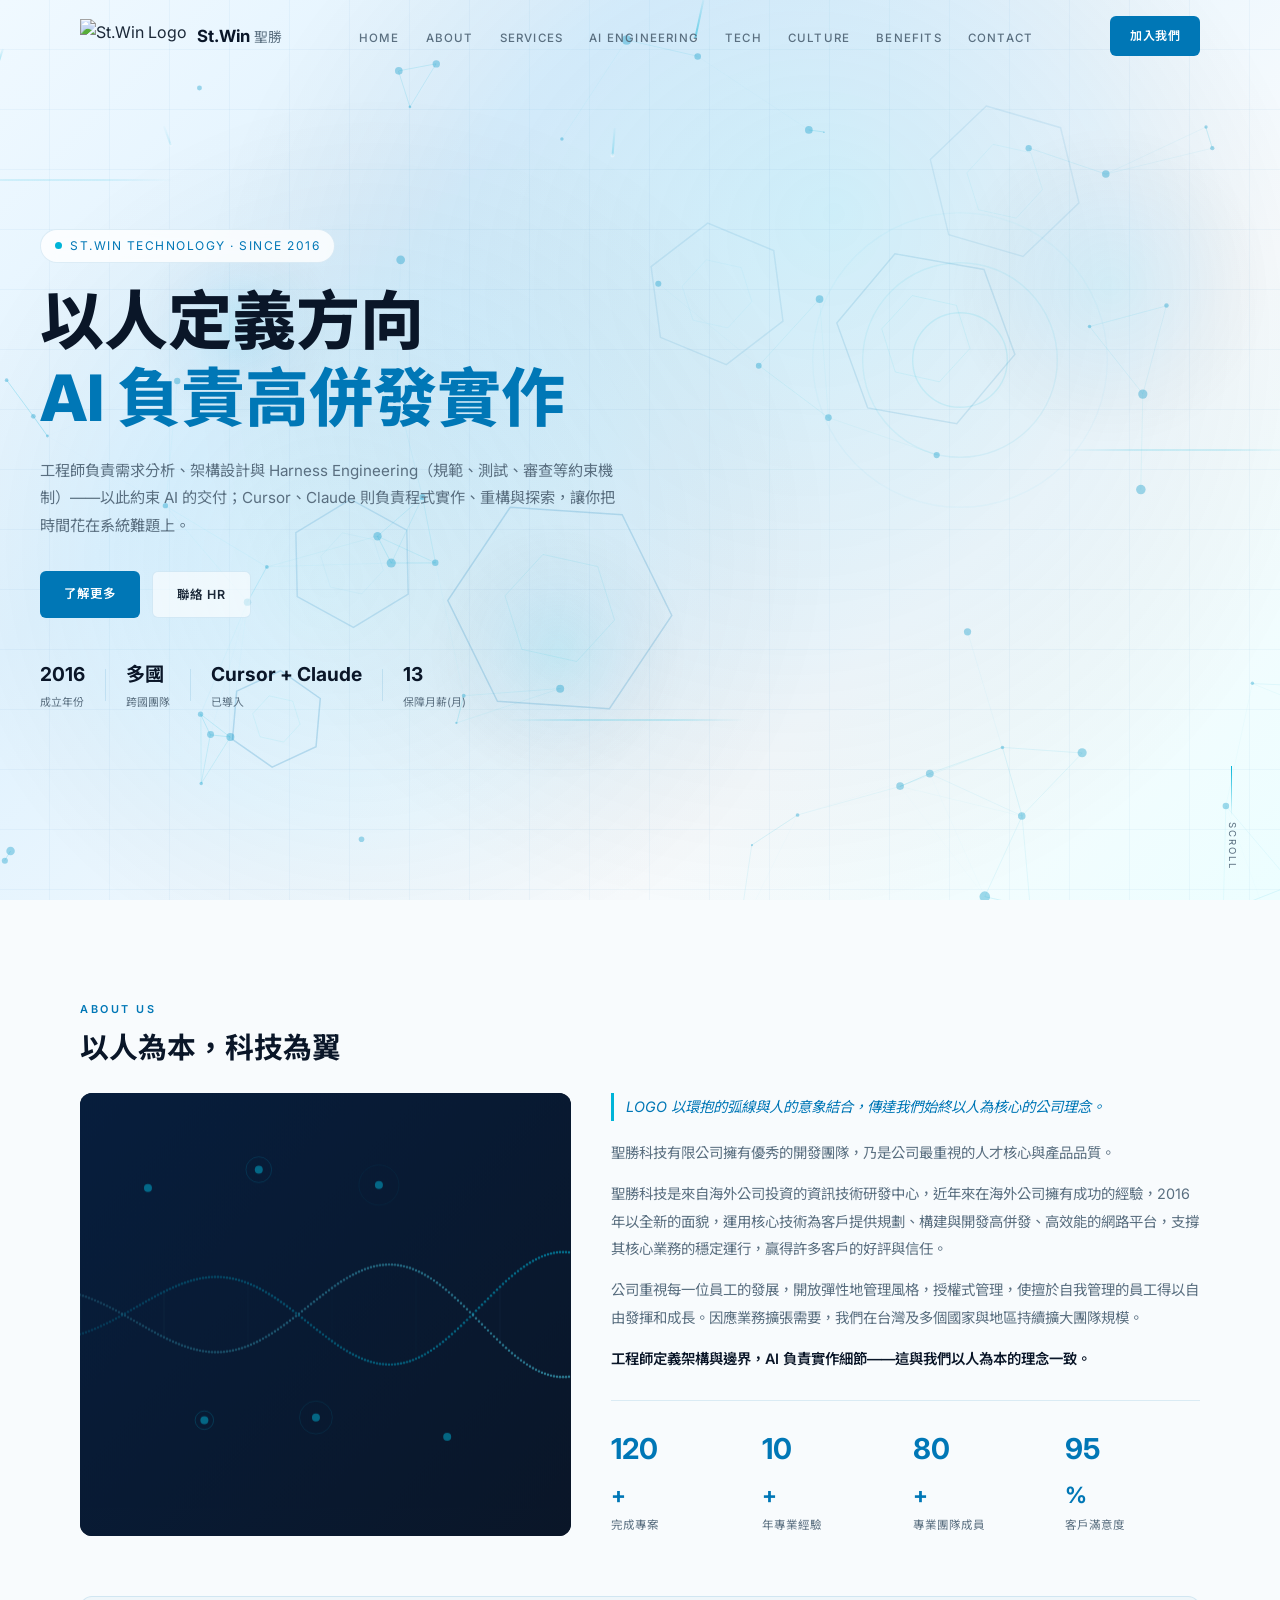
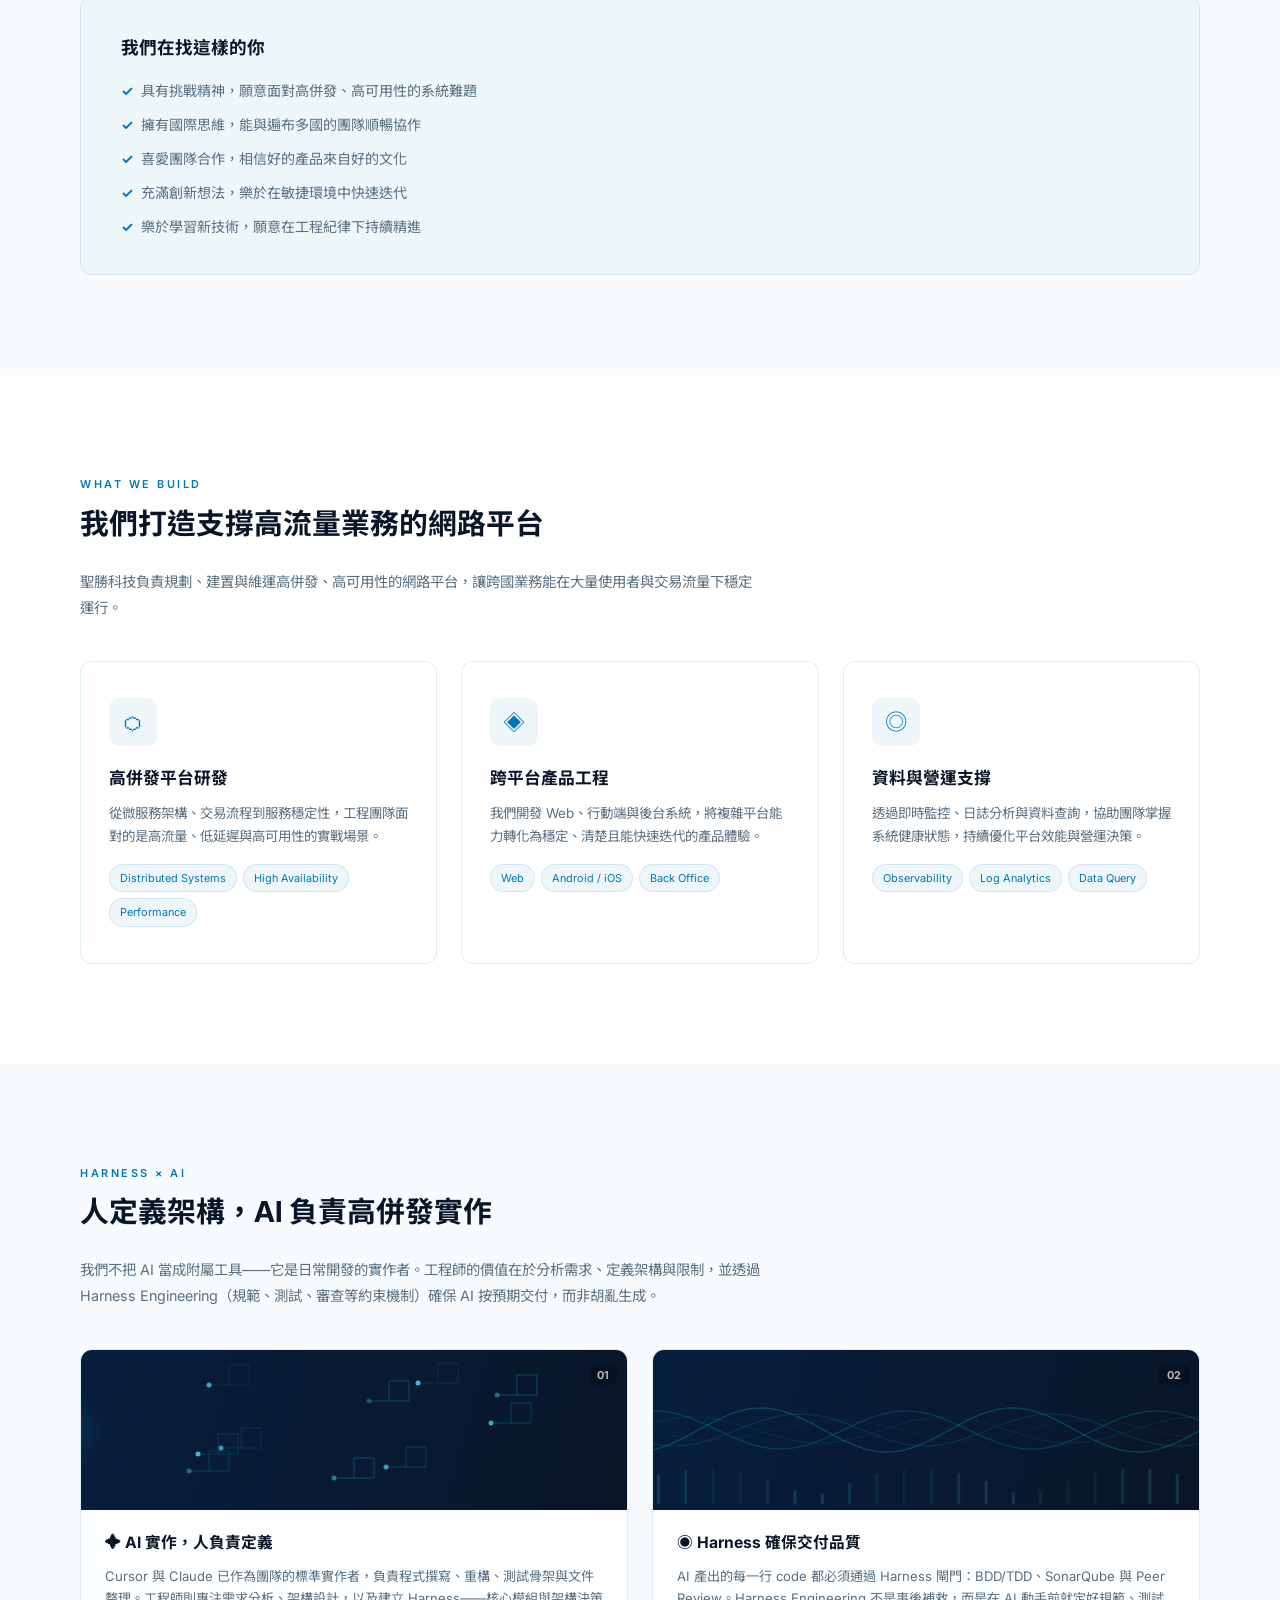
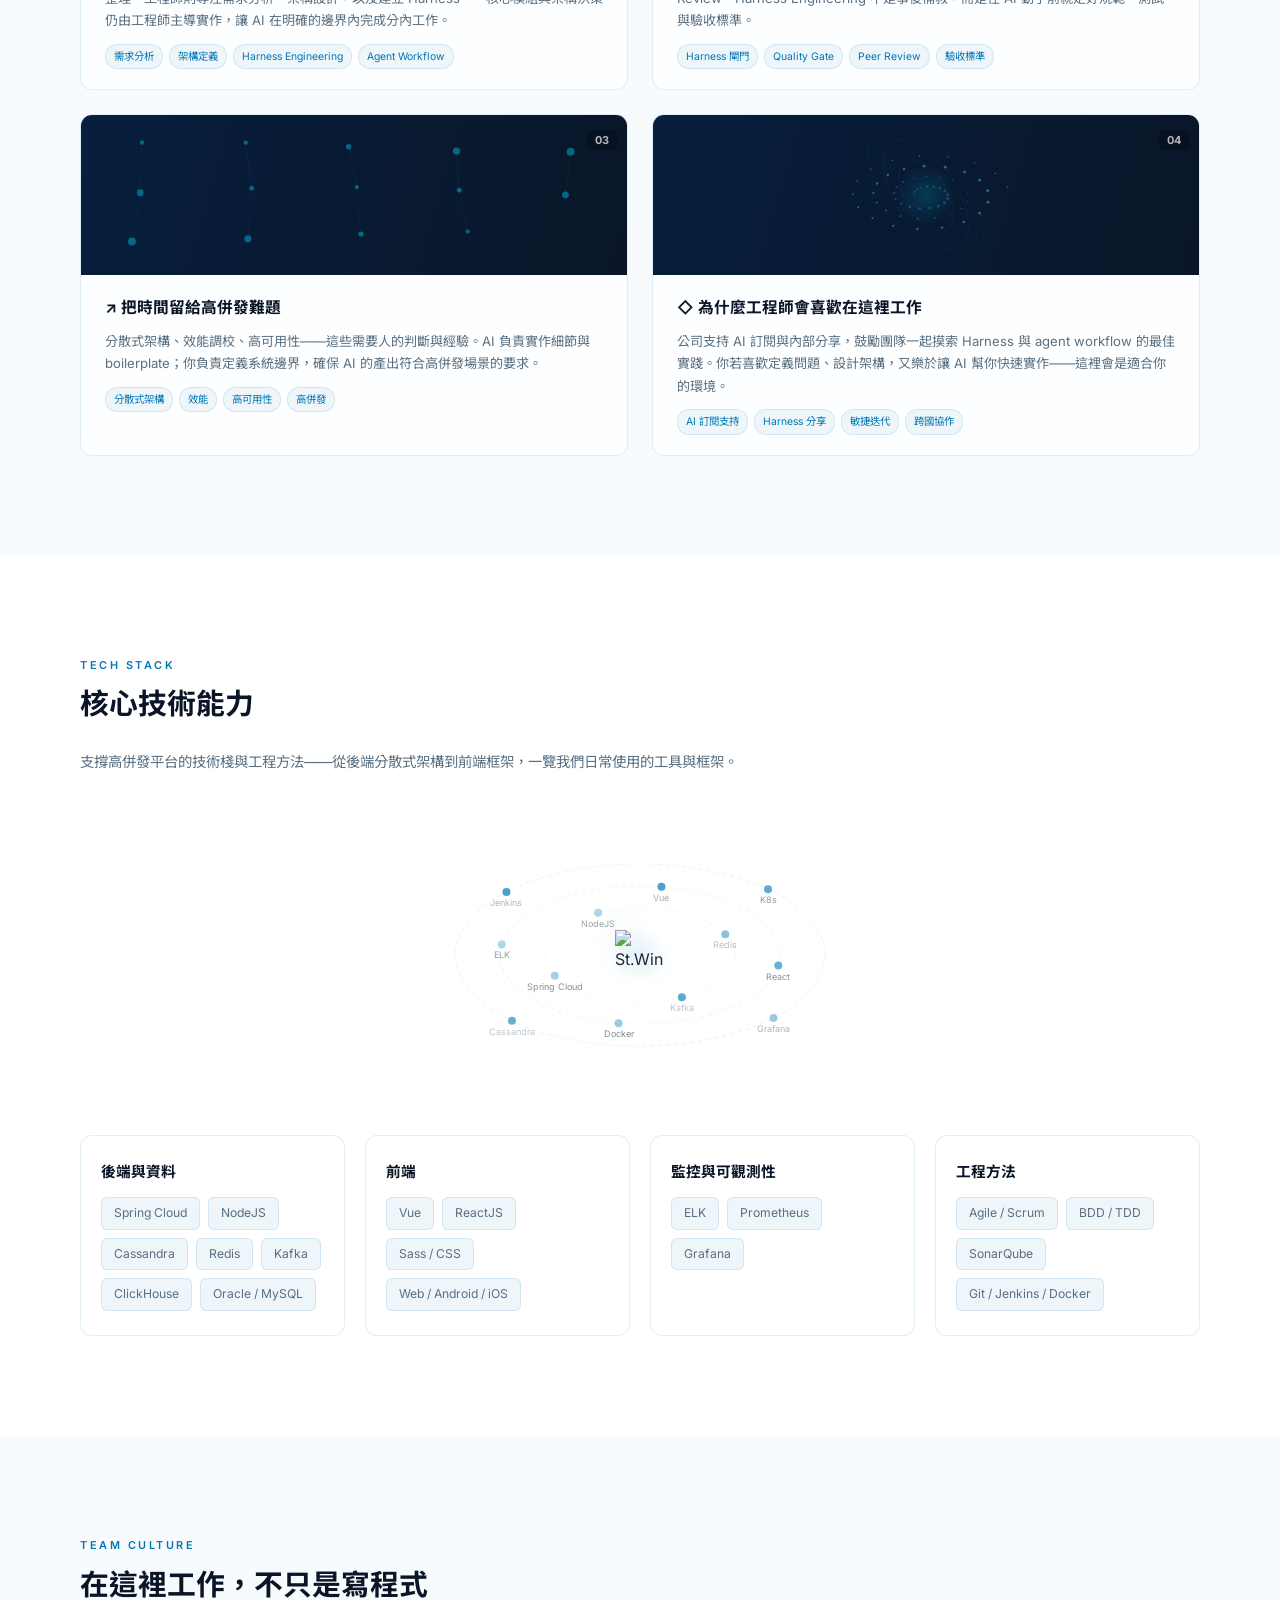
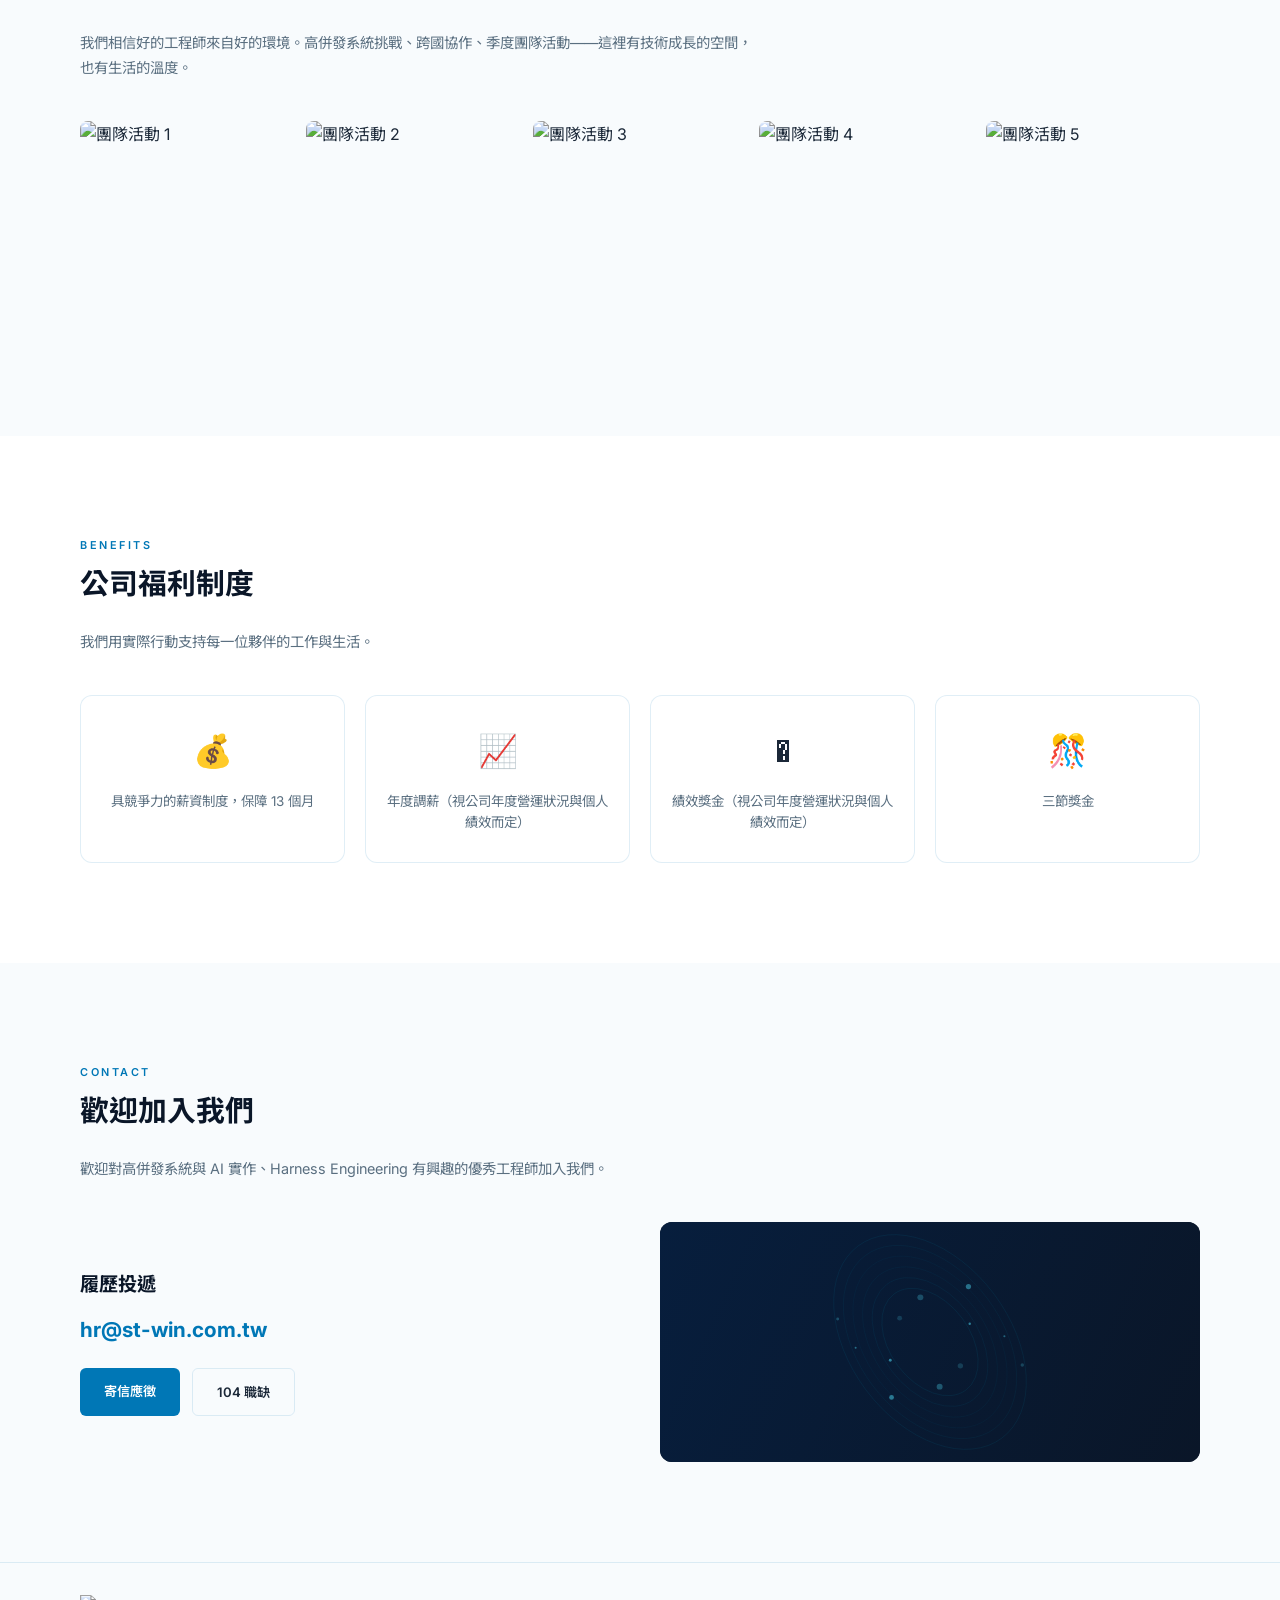
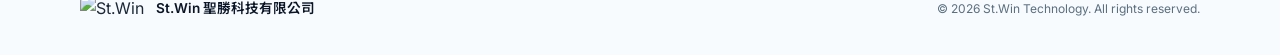
==== index.html @ 4d08746d "Add files via upload" ====
<!DOCTYPE html>
<html lang="zh-TW">
<head>
  <meta charset="UTF-8">
  <meta name="viewport" content="width=device-width, initial-scale=1.0">
  <title>St.Win 聖勝科技</title>
  <link rel="stylesheet" href="styles.css">
  <link rel="icon" type="image/png" href="https://official-st-win-production.up.railway.app/img/logo_01.png">
  <link rel="preconnect" href="https://fonts.googleapis.com">
  <link rel="preconnect" href="https://fonts.gstatic.com" crossorigin>
  <link href="https://fonts.googleapis.com/css2?family=Noto+Sans+TC:wght@300;400;500;700;900&family=Inter:wght@300;400;500;600;700&family=Playfair+Display:ital,wght@0,400;0,700;1,400&display=swap" rel="stylesheet">
</head>
<body>
  <!-- Cursor glow -->
  <div class="cursor-glow" id="cursorGlow"></div>

  <!-- Navigation -->
  <nav class="navbar" id="navbar">
    <div class="nav-container">
      <a href="#" class="nav-logo">
        <img src="https://official-st-win-production.up.railway.app/img/logo_01.png" alt="St.Win Logo" class="logo-img">
        <span class="logo-text">St.Win <span class="logo-zh">聖勝</span></span>
      </a>
      <ul class="nav-links">
        <li><a href="#hero">HOME</a></li>
        <li><a href="#about">ABOUT</a></li>
        <li><a href="#services">SERVICES</a></li>
        <li><a href="#ai">AI ENGINEERING</a></li>
        <li><a href="#tech">TECH</a></li>
        <li><a href="#culture">CULTURE</a></li>
        <li><a href="#benefits">BENEFITS</a></li>
        <li><a href="#contact">CONTACT</a></li>
      </ul>
      <a href="#contact" class="nav-cta">加入我們</a>
      <button class="nav-toggle" id="navToggle" aria-label="Toggle menu">
        <span></span>
        <span></span>
        <span></span>
      </button>
    </div>
  </nav>

  <!-- Hero Section -->
  <section class="hero" id="hero">
    <canvas id="heroCanvas" class="hero-canvas"></canvas>
    <div class="hero-content">
      <div class="hero-badge">
        <span class="badge-dot"></span>
        St.Win Technology · Since 2016
      </div>
      <h1 class="hero-title">
        <span class="title-line" data-delay="0">以人定義方向</span>
        <span class="title-line" data-delay="200">AI 負責高併發實作</span>
      </h1>
      <p class="hero-subtitle">工程師負責需求分析、架構設計與 Harness Engineering（規範、測試、審查等約束機制）——以此約束 AI 的交付；Cursor、Claude 則負責程式實作、重構與探索，讓你把時間花在系統難題上。</p>
      <div class="hero-actions">
        <a href="#services" class="hero-cta primary">了解更多</a>
        <a href="#contact" class="hero-cta outline">聯絡 HR</a>
      </div>
      <div class="hero-metrics">
        <div class="metric">
          <span class="metric-num">2016</span>
          <span class="metric-label">成立年份</span>
        </div>
        <div class="metric-divider"></div>
        <div class="metric">
          <span class="metric-num">多國</span>
          <span class="metric-label">跨國團隊</span>
        </div>
        <div class="metric-divider"></div>
        <div class="metric">
          <span class="metric-num">Cursor + Claude</span>
          <span class="metric-label">已導入</span>
        </div>
        <div class="metric-divider"></div>
        <div class="metric">
          <span class="metric-num">13</span>
          <span class="metric-label">保障月薪(月)</span>
        </div>
      </div>
    </div>
    <div class="hero-scroll">
      <div class="scroll-line"></div>
      <span>SCROLL</span>
    </div>
  </section>

  <!-- About Section -->
  <section class="about-section" id="about">
    <div class="container">
      <div class="section-top">
        <div>
          <span class="section-eyebrow">ABOUT US</span>
          <h2>以人為本，科技為翼</h2>
        </div>
      </div>
      <div class="about-grid">
        <div class="about-left">
          <canvas id="aboutCanvas" class="about-canvas"></canvas>
        </div>
        <div class="about-right">
          <p class="about-logo-desc">LOGO 以環抱的弧線與人的意象結合，傳達我們始終以人為核心的公司理念。</p>
          <p>聖勝科技有限公司擁有優秀的開發團隊，乃是公司最重視的人才核心與產品品質。</p>
          <p>聖勝科技是來自海外公司投資的資訊技術研發中心，近年來在海外公司擁有成功的經驗，2016 年以全新的面貌，運用核心技術為客戶提供規劃、構建與開發高併發、高效能的網路平台，支撐其核心業務的穩定運行，贏得許多客戶的好評與信任。</p>
          <p>公司重視每一位員工的發展，開放彈性地管理風格，授權式管理，使擅於自我管理的員工得以自由發揮和成長。因應業務擴張需要，我們在台灣及多個國家與地區持續擴大團隊規模。</p>
          <p class="about-highlight">工程師定義架構與邊界，AI 負責實作細節——這與我們以人為本的理念一致。</p>
          <div class="about-stats">
            <div class="stat">
              <span class="stat-num" data-target="120">0</span><span class="stat-suffix">+</span>
              <span class="stat-label">完成專案</span>
            </div>
            <div class="stat">
              <span class="stat-num" data-target="10">0</span><span class="stat-suffix">+</span>
              <span class="stat-label">年專業經驗</span>
            </div>
            <div class="stat">
              <span class="stat-num" data-target="80">0</span><span class="stat-suffix">+</span>
              <span class="stat-label">專業團隊成員</span>
            </div>
            <div class="stat">
              <span class="stat-num" data-target="95">0</span><span class="stat-suffix">%</span>
              <span class="stat-label">客戶滿意度</span>
            </div>
          </div>
        </div>
      </div>
      <!-- 我們在找這樣的你 -->
      <div class="looking-for">
        <h3>我們在找這樣的你</h3>
        <ul>
          <li>具有挑戰精神，願意面對高併發、高可用性的系統難題</li>
          <li>擁有國際思維，能與遍布多國的團隊順暢協作</li>
          <li>喜愛團隊合作，相信好的產品來自好的文化</li>
          <li>充滿創新想法，樂於在敏捷環境中快速迭代</li>
          <li>樂於學習新技術，願意在工程紀律下持續精進</li>
        </ul>
      </div>
    </div>
  </section>

  <!-- Services Section -->
  <section class="services-section" id="services">
    <div class="container">
      <div class="section-top">
        <div>
          <span class="section-eyebrow">WHAT WE BUILD</span>
          <h2>我們打造支撐高流量業務的網路平台</h2>
        </div>
      </div>
      <p class="section-desc">聖勝科技負責規劃、建置與維運高併發、高可用性的網路平台，讓跨國業務能在大量使用者與交易流量下穩定運行。</p>
      <div class="services-grid">
        <div class="service-card glassmorphism" data-tilt>
          <div class="service-icon-wrap"><span class="service-icon">⬡</span></div>
          <h3>高併發平台研發</h3>
          <p>從微服務架構、交易流程到服務穩定性，工程團隊面對的是高流量、低延遲與高可用性的實戰場景。</p>
          <div class="service-tags">
            <span>Distributed Systems</span>
            <span>High Availability</span>
            <span>Performance</span>
          </div>
        </div>
        <div class="service-card glassmorphism" data-tilt>
          <div class="service-icon-wrap"><span class="service-icon">◈</span></div>
          <h3>跨平台產品工程</h3>
          <p>我們開發 Web、行動端與後台系統，將複雜平台能力轉化為穩定、清楚且能快速迭代的產品體驗。</p>
          <div class="service-tags">
            <span>Web</span>
            <span>Android / iOS</span>
            <span>Back Office</span>
          </div>
        </div>
        <div class="service-card glassmorphism" data-tilt>
          <div class="service-icon-wrap"><span class="service-icon">◎</span></div>
          <h3>資料與營運支撐</h3>
          <p>透過即時監控、日誌分析與資料查詢，協助團隊掌握系統健康狀態，持續優化平台效能與營運決策。</p>
          <div class="service-tags">
            <span>Observability</span>
            <span>Log Analytics</span>
            <span>Data Query</span>
          </div>
        </div>
      </div>
    </div>
  </section>

  <!-- AI Engineering Section -->
  <section class="ai-section" id="ai">
    <div class="container">
      <div class="section-top">
        <div>
          <span class="section-eyebrow">HARNESS × AI</span>
          <h2>人定義架構，AI 負責高併發實作</h2>
        </div>
      </div>
      <p class="section-desc">我們不把 AI 當成附屬工具——它是日常開發的實作者。工程師的價值在於分析需求、定義架構與限制，並透過 Harness Engineering（規範、測試、審查等約束機制）確保 AI 按預期交付，而非胡亂生成。</p>
      <div class="ai-grid">
        <div class="ai-card glassmorphism" data-tilt>
          <div class="ai-img"><canvas class="project-canvas" data-theme="circuit"></canvas><div class="ai-overlay"><span>01</span></div></div>
          <div class="ai-body">
            <h4>✦ AI 實作，人負責定義</h4>
            <p>Cursor 與 Claude 已作為團隊的標準實作者，負責程式撰寫、重構、測試骨架與文件整理。工程師則專注需求分析、架構設計，以及建立 Harness——核心模組與架構決策仍由工程師主導實作，讓 AI 在明確的邊界內完成分內工作。</p>
            <div class="ai-tags"><span>需求分析</span><span>架構定義</span><span>Harness Engineering</span><span>Agent Workflow</span></div>
          </div>
        </div>
        <div class="ai-card glassmorphism" data-tilt>
          <div class="ai-img"><canvas class="project-canvas" data-theme="wave"></canvas><div class="ai-overlay"><span>02</span></div></div>
          <div class="ai-body">
            <h4>◉ Harness 確保交付品質</h4>
            <p>AI 產出的每一行 code 都必須通過 Harness 閘門：BDD/TDD、SonarQube 與 Peer Review。Harness Engineering 不是事後補救，而是在 AI 動手前就定好規範、測試與驗收標準。</p>
            <div class="ai-tags"><span>Harness 閘門</span><span>Quality Gate</span><span>Peer Review</span><span>驗收標準</span></div>
          </div>
        </div>
        <div class="ai-card glassmorphism" data-tilt>
          <div class="ai-img"><canvas class="project-canvas" data-theme="network"></canvas><div class="ai-overlay"><span>03</span></div></div>
          <div class="ai-body">
            <h4>↗ 把時間留給高併發難題</h4>
            <p>分散式架構、效能調校、高可用性——這些需要人的判斷與經驗。AI 負責實作細節與 boilerplate；你負責定義系統邊界，確保 AI 的產出符合高併發場景的要求。</p>
            <div class="ai-tags"><span>分散式架構</span><span>效能</span><span>高可用性</span><span>高併發</span></div>
          </div>
        </div>
        <div class="ai-card glassmorphism" data-tilt>
          <div class="ai-img"><canvas class="project-canvas" data-theme="particles"></canvas><div class="ai-overlay"><span>04</span></div></div>
          <div class="ai-body">
            <h4>◇ 為什麼工程師會喜歡在這裡工作</h4>
            <p>公司支持 AI 訂閱與內部分享，鼓勵團隊一起摸索 Harness 與 agent workflow 的最佳實踐。你若喜歡定義問題、設計架構，又樂於讓 AI 幫你快速實作——這裡會是適合你的環境。</p>
            <div class="ai-tags"><span>AI 訂閱支持</span><span>Harness 分享</span><span>敏捷迭代</span><span>跨國協作</span></div>
          </div>
        </div>
      </div>
    </div>
  </section>

  <!-- Tech Stack Section -->
  <section class="tech-section" id="tech">
    <div class="container">
      <div class="section-top">
        <div>
          <span class="section-eyebrow">TECH STACK</span>
          <h2>核心技術能力</h2>
        </div>
      </div>
      <p class="section-desc">支撐高併發平台的技術棧與工程方法——從後端分散式架構到前端框架，一覽我們日常使用的工具與框架。</p>
      <div class="tech-orbit">
        <canvas id="techOrbitCanvas" class="tech-orbit-canvas"></canvas>
        <div class="tech-center">
          <img src="https://official-st-win-production.up.railway.app/img/logo_01.png" alt="St.Win" class="tech-center-logo">
        </div>
      </div>
      <div class="tech-grid">
        <div class="tech-card glassmorphism">
          <h4>後端與資料</h4>
          <div class="tech-tags">
            <span>Spring Cloud</span><span>NodeJS</span><span>Cassandra</span><span>Redis</span><span>Kafka</span><span>ClickHouse</span><span>Oracle / MySQL</span>
          </div>
        </div>
        <div class="tech-card glassmorphism">
          <h4>前端</h4>
          <div class="tech-tags">
            <span>Vue</span><span>ReactJS</span><span>Sass / CSS</span><span>Web / Android / iOS</span>
          </div>
        </div>
        <div class="tech-card glassmorphism">
          <h4>監控與可觀測性</h4>
          <div class="tech-tags">
            <span>ELK</span><span>Prometheus</span><span>Grafana</span>
          </div>
        </div>
        <div class="tech-card glassmorphism">
          <h4>工程方法</h4>
          <div class="tech-tags">
            <span>Agile / Scrum</span><span>BDD / TDD</span><span>SonarQube</span><span>Git / Jenkins / Docker</span>
          </div>
        </div>
      </div>
    </div>
  </section>

  <!-- Culture Section -->
  <section class="culture-section" id="culture">
    <div class="container">
      <div class="section-top">
        <div>
          <span class="section-eyebrow">TEAM CULTURE</span>
          <h2>在這裡工作，不只是寫程式</h2>
        </div>
      </div>
      <p class="section-desc">我們相信好的工程師來自好的環境。高併發系統挑戰、跨國協作、季度團隊活動——這裡有技術成長的空間，也有生活的溫度。</p>
      <div class="culture-gallery">
        <div class="gallery-item"><img src="https://official-st-win-production.up.railway.app/img/portfolio/thumbnails/1.jpg" alt="團隊活動 1"></div>
        <div class="gallery-item"><img src="https://official-st-win-production.up.railway.app/img/portfolio/thumbnails/2.jpg" alt="團隊活動 2"></div>
        <div class="gallery-item"><img src="https://official-st-win-production.up.railway.app/img/portfolio/thumbnails/3.jpg" alt="團隊活動 3"></div>
        <div class="gallery-item"><img src="https://official-st-win-production.up.railway.app/img/portfolio/thumbnails/4.jpg" alt="團隊活動 4"></div>
        <div class="gallery-item"><img src="https://official-st-win-production.up.railway.app/img/portfolio/thumbnails/5.jpg" alt="團隊活動 5"></div>
      </div>
    </div>
  </section>

  <!-- Benefits Section -->
  <section class="benefits-section" id="benefits">
    <div class="container">
      <div class="section-top">
        <div>
          <span class="section-eyebrow">BENEFITS</span>
          <h2>公司福利制度</h2>
        </div>
      </div>
      <p class="section-desc">我們用實際行動支持每一位夥伴的工作與生活。</p>
      <div class="benefits-grid">
        <div class="benefit-card glassmorphism">
          <span class="benefit-icon">💰</span>
          <p>具競爭力的薪資制度，保障 13 個月</p>
        </div>
        <div class="benefit-card glassmorphism">
          <span class="benefit-icon">📈</span>
          <p>年度調薪（視公司年度營運狀況與個人績效而定）</p>
        </div>
        <div class="benefit-card glassmorphism">
          <span class="benefit-icon">�</span>
          <p>績效獎金（視公司年度營運狀況與個人績效而定）</p>
        </div>
        <div class="benefit-card glassmorphism">
          <span class="benefit-icon">🎊</span>
          <p>三節獎金</p>
        </div>
      </div>
    </div>
  </section>

  <!-- Contact Section -->
  <section class="contact-section" id="contact">
    <div class="container">
      <div class="section-top">
        <div>
          <span class="section-eyebrow">CONTACT</span>
          <h2>歡迎加入我們</h2>
        </div>
      </div>
      <p class="section-desc">歡迎對高併發系統與 AI 實作、Harness Engineering 有興趣的優秀工程師加入我們。</p>
      <div class="contact-grid">
        <div class="contact-info">
          <h3>履歷投遞</h3>
          <a href="mailto:hr@st-win.com.tw" class="contact-email">hr@st-win.com.tw</a>
          <div class="contact-actions">
            <a href="mailto:hr@st-win.com.tw" class="btn-contact">寄信應徵</a>
            <a href="https://tinyurl.com/tmef8vn" target="_blank" rel="noopener" class="btn-contact outline">104 職缺</a>
          </div>
        </div>
        <div class="contact-visual">
          <canvas id="contactCanvas" class="contact-canvas"></canvas>
        </div>
      </div>
    </div>
  </section>

  <!-- Footer -->
  <footer class="footer">
    <div class="container">
      <div class="footer-inner">
        <div class="footer-brand">
          <img src="https://official-st-win-production.up.railway.app/img/logo_01.png" alt="St.Win" class="footer-logo-img">
          <span class="footer-name">St.Win 聖勝科技有限公司</span>
        </div>
        <p class="footer-copy">© 2026 St.Win Technology. All rights reserved.</p>
      </div>
    </div>
  </footer>

  <script src="script.js"></script>
</body>
</html>
---- styles.css ----
/* ===== Reset & Base ===== */
*,*::before,*::after{margin:0;padding:0;box-sizing:border-box}

:root {
  /* 淺色主題 - 搭配 Logo 的深藍/青色 */
  --color-primary: #0077b6;
  --color-primary-light: #00b4d8;
  --color-primary-dark: #023e8a;
  --color-secondary: #48cae4;
  --color-accent: #0096c7;
  --color-bg: #f8fbfd;
  --color-bg-alt: #ffffff;
  --color-surface: #eef6fa;
  --color-border: rgba(0, 119, 182, 0.12);
  --color-text: #1b2838;
  --color-text-muted: #5a6f80;
  --color-dark: #0a1628;
  --color-glow: rgba(0, 119, 182, 0.15);
  --font-sans: 'Inter', 'Noto Sans TC', sans-serif;
  --font-serif: 'Playfair Display', serif;
  --transition: 0.3s cubic-bezier(0.4, 0, 0.2, 1);
}

html{scroll-behavior:smooth;font-size:16px}
body{font-family:var(--font-sans);background:var(--color-bg);color:var(--color-text);line-height:1.7;overflow-x:hidden}
a{color:inherit;text-decoration:none}
img{max-width:100%;display:block}
.container{max-width:1200px;margin:0 auto;padding:0 40px}

/* Glassmorphism (light version) */
.glassmorphism{background:rgba(255,255,255,0.7);backdrop-filter:blur(12px);border:1px solid var(--color-border);border-radius:12px;transition:var(--transition)}
.glassmorphism:hover{border-color:rgba(0,119,182,0.3);box-shadow:0 12px 40px rgba(0,119,182,0.08)}

/* Cursor Glow */
.cursor-glow{position:fixed;width:350px;height:350px;border-radius:50%;background:radial-gradient(circle,rgba(0,180,216,0.04) 0%,transparent 70%);pointer-events:none;z-index:9999;transform:translate(-50%,-50%);transition:opacity 0.3s;opacity:0}
.cursor-glow.active{opacity:1}

/* ===== Navigation ===== */
.navbar{position:fixed;top:0;left:0;right:0;z-index:1000;padding:16px 0;background:transparent;transition:var(--transition)}
.navbar.scrolled{background:rgba(248,251,253,0.95);backdrop-filter:blur(12px);border-bottom:1px solid var(--color-border);padding:12px 0;box-shadow:0 2px 20px rgba(0,0,0,0.04)}
.nav-container{max-width:1200px;margin:0 auto;padding:0 40px;display:flex;align-items:center;justify-content:space-between}
.nav-logo{display:flex;align-items:center;gap:10px}
.logo-img{height:34px;width:auto}
.logo-text{font-weight:700;font-size:1.05rem;color:var(--color-dark)}
.logo-zh{font-weight:400;color:var(--color-text-muted);font-size:0.82em}
.nav-links{display:flex;list-style:none;gap:26px}
.nav-links a{font-size:0.72rem;color:var(--color-text-muted);transition:var(--transition);font-weight:500;letter-spacing:1.2px;text-transform:uppercase}
.nav-links a:hover{color:var(--color-primary)}
.nav-cta{background:var(--color-primary);color:#fff;padding:10px 20px;font-size:0.75rem;font-weight:600;letter-spacing:0.5px;transition:var(--transition);border-radius:6px}
.nav-cta:hover{background:var(--color-primary-dark);transform:translateY(-1px);box-shadow:0 4px 16px var(--color-glow)}
.nav-toggle{display:none;flex-direction:column;gap:5px;background:none;border:none;cursor:pointer;padding:4px}
.nav-toggle span{width:22px;height:2px;background:var(--color-text);border-radius:2px;transition:var(--transition)}

/* ===== Hero ===== */
.hero{position:relative;min-height:100vh;display:flex;align-items:center;padding:120px 40px 80px;overflow:hidden;background:linear-gradient(135deg, #f0f9ff 0%, #e0f2fe 30%, #f8fbfd 70%, #ecfeff 100%)}
.hero-canvas{position:absolute;top:0;left:0;width:100%;height:100%;z-index:0}
.hero-content{position:relative;z-index:2;max-width:720px}
.hero-badge{display:inline-flex;align-items:center;gap:8px;font-size:0.75rem;color:var(--color-primary);letter-spacing:1.5px;text-transform:uppercase;margin-bottom:20px;padding:6px 14px;border:1px solid var(--color-border);border-radius:24px;background:rgba(255,255,255,0.8);backdrop-filter:blur(8px)}
.badge-dot{width:7px;height:7px;border-radius:50%;background:var(--color-primary-light);animation:pulse 2s infinite}
@keyframes pulse{0%,100%{opacity:1;transform:scale(1)}50%{opacity:0.4;transform:scale(1.4)}}
.hero-title{font-size:clamp(2.4rem,5.5vw,4rem);font-weight:800;line-height:1.2;color:var(--color-dark);margin-bottom:20px}
.title-line{display:block;opacity:0;transform:translateY(24px);animation:slideUp 0.7s ease forwards}
.title-line[data-delay="200"]{animation-delay:0.2s;color:var(--color-primary)}
@keyframes slideUp{to{opacity:1;transform:translateY(0)}}
.hero-subtitle{font-size:0.95rem;color:var(--color-text-muted);margin-bottom:32px;max-width:580px;line-height:1.8}
.hero-actions{display:flex;gap:12px;margin-bottom:40px;flex-wrap:wrap}
.hero-cta{display:inline-block;font-size:0.78rem;font-weight:600;letter-spacing:1px;padding:12px 24px;transition:var(--transition);border-radius:6px}
.hero-cta.primary{background:var(--color-primary);color:#fff}
.hero-cta.primary:hover{background:var(--color-primary-dark);transform:translateY(-2px);box-shadow:0 6px 20px var(--color-glow)}
.hero-cta.outline{border:1px solid var(--color-border);color:var(--color-text);background:rgba(255,255,255,0.6)}
.hero-cta.outline:hover{border-color:var(--color-primary);color:var(--color-primary)}
.hero-metrics{display:flex;gap:20px;align-items:center;flex-wrap:wrap}
.metric{display:flex;flex-direction:column;gap:2px}
.metric-num{font-size:1.2rem;font-weight:700;color:var(--color-dark)}
.metric-label{font-size:0.68rem;color:var(--color-text-muted)}
.metric-divider{width:1px;height:32px;background:var(--color-border)}
.hero-scroll{position:absolute;bottom:30px;right:40px;display:flex;flex-direction:column;align-items:center;gap:6px;z-index:2}
.hero-scroll span{font-size:0.6rem;letter-spacing:2px;color:var(--color-text-muted);writing-mode:vertical-rl}
.scroll-line{width:1px;height:50px;background:linear-gradient(180deg,var(--color-primary-light),transparent);animation:scrollAnim 2s infinite}
@keyframes scrollAnim{0%,100%{opacity:1}50%{opacity:0.3}}

/* ===== Section Common ===== */
section{padding:100px 0}
.section-top{display:flex;align-items:flex-end;justify-content:space-between;margin-bottom:20px}
.section-eyebrow{display:block;font-size:0.68rem;letter-spacing:2.5px;text-transform:uppercase;color:var(--color-primary);margin-bottom:6px;font-weight:600}
.section-top h2{font-size:1.8rem;font-weight:700;color:var(--color-dark)}
.section-desc{font-size:0.9rem;color:var(--color-text-muted);max-width:680px;margin-bottom:40px;line-height:1.8}

/* ===== About ===== */
.about-grid{display:grid;grid-template-columns:1fr 1.2fr;gap:40px;margin-bottom:60px}
.about-left{border-radius:12px;overflow:hidden;min-height:360px;position:relative;background:var(--color-dark)}
.about-canvas{width:100%;height:100%;display:block;min-height:360px}
.about-right p{font-size:0.9rem;color:var(--color-text-muted);line-height:1.9;margin-bottom:14px}
.about-logo-desc{color:var(--color-primary)!important;font-style:italic;border-left:3px solid var(--color-primary-light);padding-left:12px;margin-bottom:18px!important}
.about-highlight{color:var(--color-dark)!important;font-weight:600;margin-top:8px!important}
.about-stats{display:grid;grid-template-columns:repeat(4,1fr);gap:16px;margin-top:28px;padding-top:24px;border-top:1px solid var(--color-border)}
.stat{display:flex;flex-direction:column;gap:2px}
.stat-num{font-size:1.8rem;font-weight:700;color:var(--color-primary);display:inline}
.stat-suffix{font-size:1.4rem;font-weight:700;color:var(--color-primary)}
.stat-label{font-size:0.72rem;color:var(--color-text-muted)}

.looking-for{background:var(--color-surface);border-radius:12px;padding:36px 40px;border:1px solid var(--color-border)}
.looking-for h3{font-size:1.1rem;font-weight:700;margin-bottom:16px;color:var(--color-dark)}
.looking-for ul{list-style:none;display:flex;flex-direction:column;gap:10px}
.looking-for li{font-size:0.88rem;color:var(--color-text-muted);padding-left:20px;position:relative}
.looking-for li::before{content:'✓';position:absolute;left:0;color:var(--color-primary);font-weight:700}

/* ===== Services ===== */
.services-section{background:var(--color-bg-alt)}
.services-grid{display:grid;grid-template-columns:repeat(3,1fr);gap:24px}
.service-card{padding:36px 28px;border-radius:12px;position:relative;overflow:hidden}
.service-card::before{content:'';position:absolute;top:0;left:0;right:0;height:3px;background:linear-gradient(90deg,var(--color-primary),var(--color-secondary));transform:scaleX(0);transition:transform 0.4s;transform-origin:left}
.service-card:hover::before{transform:scaleX(1)}
.service-icon-wrap{width:48px;height:48px;display:flex;align-items:center;justify-content:center;border-radius:10px;background:var(--color-surface);margin-bottom:18px}
.service-icon{font-size:1.4rem;color:var(--color-primary)}
.service-card h3{font-size:1.05rem;font-weight:700;margin-bottom:10px;color:var(--color-dark)}
.service-card p{font-size:0.84rem;color:var(--color-text-muted);line-height:1.7;margin-bottom:16px}
.service-tags{display:flex;flex-wrap:wrap;gap:6px}
.service-tags span{font-size:0.68rem;padding:4px 10px;background:var(--color-surface);border:1px solid var(--color-border);border-radius:14px;color:var(--color-primary)}

/* ===== AI Section ===== */
.ai-grid{display:grid;grid-template-columns:repeat(2,1fr);gap:24px}
.ai-card{border-radius:12px;overflow:hidden;display:flex;flex-direction:column}
.ai-img{position:relative;height:160px;overflow:hidden}
.ai-img canvas{width:100%;height:100%;display:block}
.ai-overlay{position:absolute;top:10px;right:10px}
.ai-overlay span{font-size:0.68rem;font-weight:700;color:rgba(255,255,255,0.7);background:rgba(0,0,0,0.25);padding:3px 8px;border-radius:4px;backdrop-filter:blur(4px)}
.ai-body{padding:20px 24px}
.ai-body h4{font-size:0.98rem;font-weight:700;margin-bottom:8px;color:var(--color-dark)}
.ai-body p{font-size:0.82rem;color:var(--color-text-muted);line-height:1.7;margin-bottom:12px}
.ai-tags{display:flex;flex-wrap:wrap;gap:6px}
.ai-tags span{font-size:0.65rem;padding:3px 8px;background:var(--color-surface);border:1px solid var(--color-border);border-radius:12px;color:var(--color-primary)}

/* ===== Tech Section ===== */
.tech-section{background:var(--color-bg-alt)}
.tech-orbit{position:relative;width:100%;height:280px;margin-bottom:40px}
.tech-orbit-canvas{width:100%;height:100%;display:block}
.tech-center{position:absolute;top:50%;left:50%;transform:translate(-50%,-50%)}
.tech-center-logo{width:50px;height:50px;object-fit:contain;filter:drop-shadow(0 0 12px var(--color-glow))}
.tech-grid{display:grid;grid-template-columns:repeat(4,1fr);gap:20px}
.tech-card{padding:24px 20px;border-radius:12px}
.tech-card h4{font-size:0.92rem;font-weight:700;margin-bottom:12px;color:var(--color-dark)}
.tech-tags{display:flex;flex-wrap:wrap;gap:8px}
.tech-tags span{font-size:0.76rem;padding:5px 12px;background:var(--color-surface);border:1px solid var(--color-border);border-radius:6px;color:var(--color-text-muted);transition:var(--transition)}
.tech-tags span:hover{border-color:var(--color-primary);color:var(--color-primary);background:rgba(0,119,182,0.04)}

/* ===== Culture ===== */
.culture-gallery{display:grid;grid-template-columns:repeat(5,1fr);gap:12px}
.gallery-item{border-radius:8px;overflow:hidden;aspect-ratio:1;transition:var(--transition)}
.gallery-item img{width:100%;height:100%;object-fit:cover;transition:transform 0.5s ease}
.gallery-item:hover img{transform:scale(1.08)}
.gallery-item:hover{box-shadow:0 8px 24px rgba(0,0,0,0.1)}

/* ===== Benefits ===== */
.benefits-section{background:var(--color-bg-alt)}
.benefits-grid{display:grid;grid-template-columns:repeat(4,1fr);gap:20px}
.benefit-card{padding:28px 20px;text-align:center;border-radius:12px}
.benefit-icon{font-size:2rem;display:block;margin-bottom:12px}
.benefit-card p{font-size:0.84rem;color:var(--color-text-muted);line-height:1.6}

/* ===== Contact ===== */
.contact-grid{display:grid;grid-template-columns:1fr 1fr;gap:40px;align-items:center}
.contact-info h3{font-size:1.2rem;font-weight:700;margin-bottom:12px;color:var(--color-dark)}
.contact-email{display:inline-block;font-size:1.3rem;font-weight:700;color:var(--color-primary);margin-bottom:20px;transition:var(--transition)}
.contact-email:hover{color:var(--color-primary-dark)}
.contact-actions{display:flex;gap:12px;flex-wrap:wrap}
.btn-contact{padding:12px 24px;font-size:0.82rem;font-weight:600;border-radius:6px;transition:var(--transition);background:var(--color-primary);color:#fff}
.btn-contact:hover{background:var(--color-primary-dark);transform:translateY(-1px)}
.btn-contact.outline{background:transparent;border:1px solid var(--color-border);color:var(--color-text)}
.btn-contact.outline:hover{border-color:var(--color-primary);color:var(--color-primary)}
.contact-visual{border-radius:12px;overflow:hidden;height:240px;background:var(--color-dark)}
.contact-canvas{width:100%;height:100%;display:block}

/* ===== Footer ===== */
.footer{padding:32px 0;border-top:1px solid var(--color-border);background:var(--color-bg)}
.footer-inner{display:flex;align-items:center;justify-content:space-between}
.footer-brand{display:flex;align-items:center;gap:12px}
.footer-logo-img{height:28px;width:auto}
.footer-name{font-size:0.85rem;font-weight:600;color:var(--color-dark)}
.footer-copy{font-size:0.75rem;color:var(--color-text-muted)}

/* ===== Responsive ===== */
@media(max-width:1024px){
  .nav-links{display:none}
  .nav-toggle{display:flex}
  .about-grid{grid-template-columns:1fr}
  .about-left{min-height:250px}
  .about-stats{grid-template-columns:repeat(2,1fr)}
  .services-grid{grid-template-columns:1fr}
  .ai-grid{grid-template-columns:1fr}
  .tech-grid{grid-template-columns:repeat(2,1fr)}
  .culture-gallery{grid-template-columns:repeat(3,1fr)}
  .benefits-grid{grid-template-columns:repeat(2,1fr)}
  .contact-grid{grid-template-columns:1fr}
  .footer-inner{flex-direction:column;gap:12px;text-align:center}
}
@media(max-width:768px){
  .container{padding:0 20px}
  .nav-container{padding:0 20px}
  .nav-cta{display:none}
  .hero{padding:100px 20px 60px}
  .hero-title{font-size:2rem}
  .hero-metrics{gap:12px}
  .hero-scroll{display:none}
  section{padding:70px 0}
  .tech-orbit{height:180px}
  .tech-grid{grid-template-columns:1fr}
  .culture-gallery{grid-template-columns:repeat(2,1fr)}
  .benefits-grid{grid-template-columns:1fr}
}

/* ===== Animations ===== */
.fade-in{opacity:0;transform:translateY(20px);transition:opacity 0.6s ease,transform 0.6s ease}
.fade-in.visible{opacity:1;transform:translateY(0)}
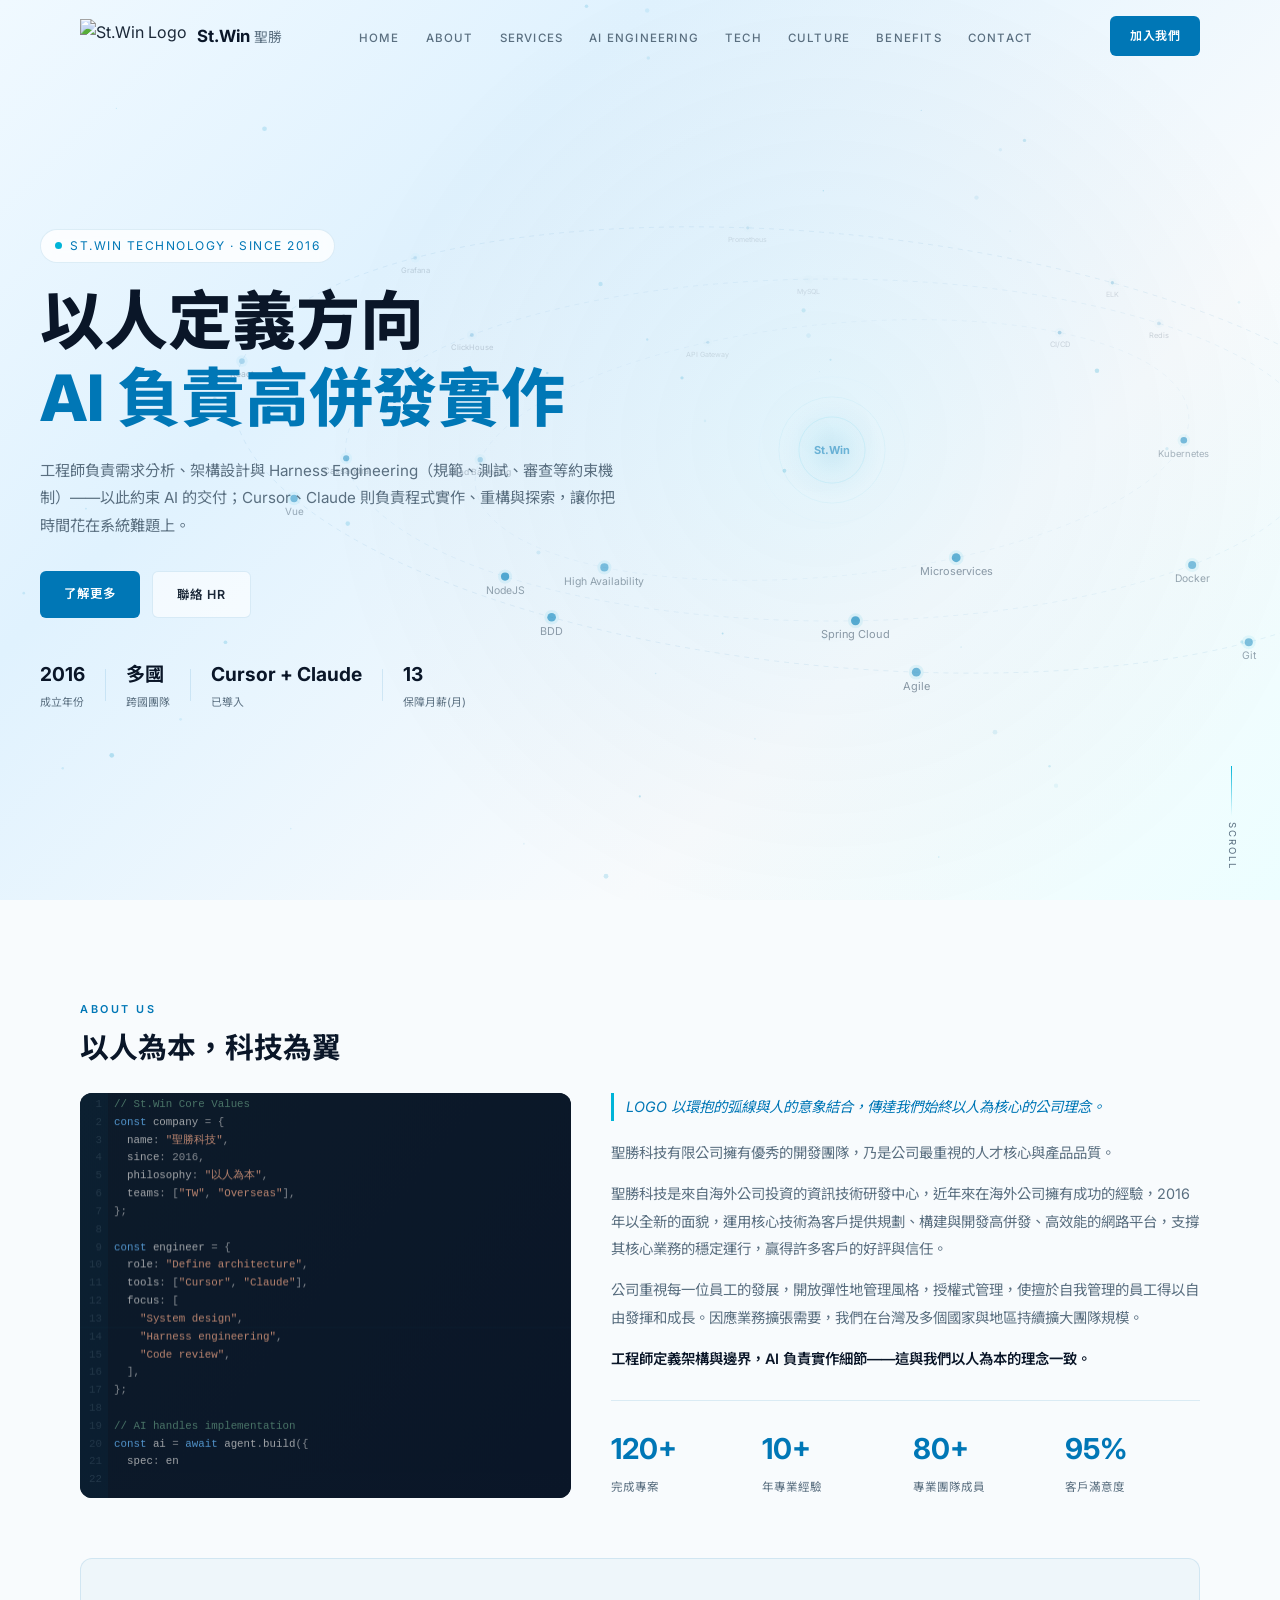
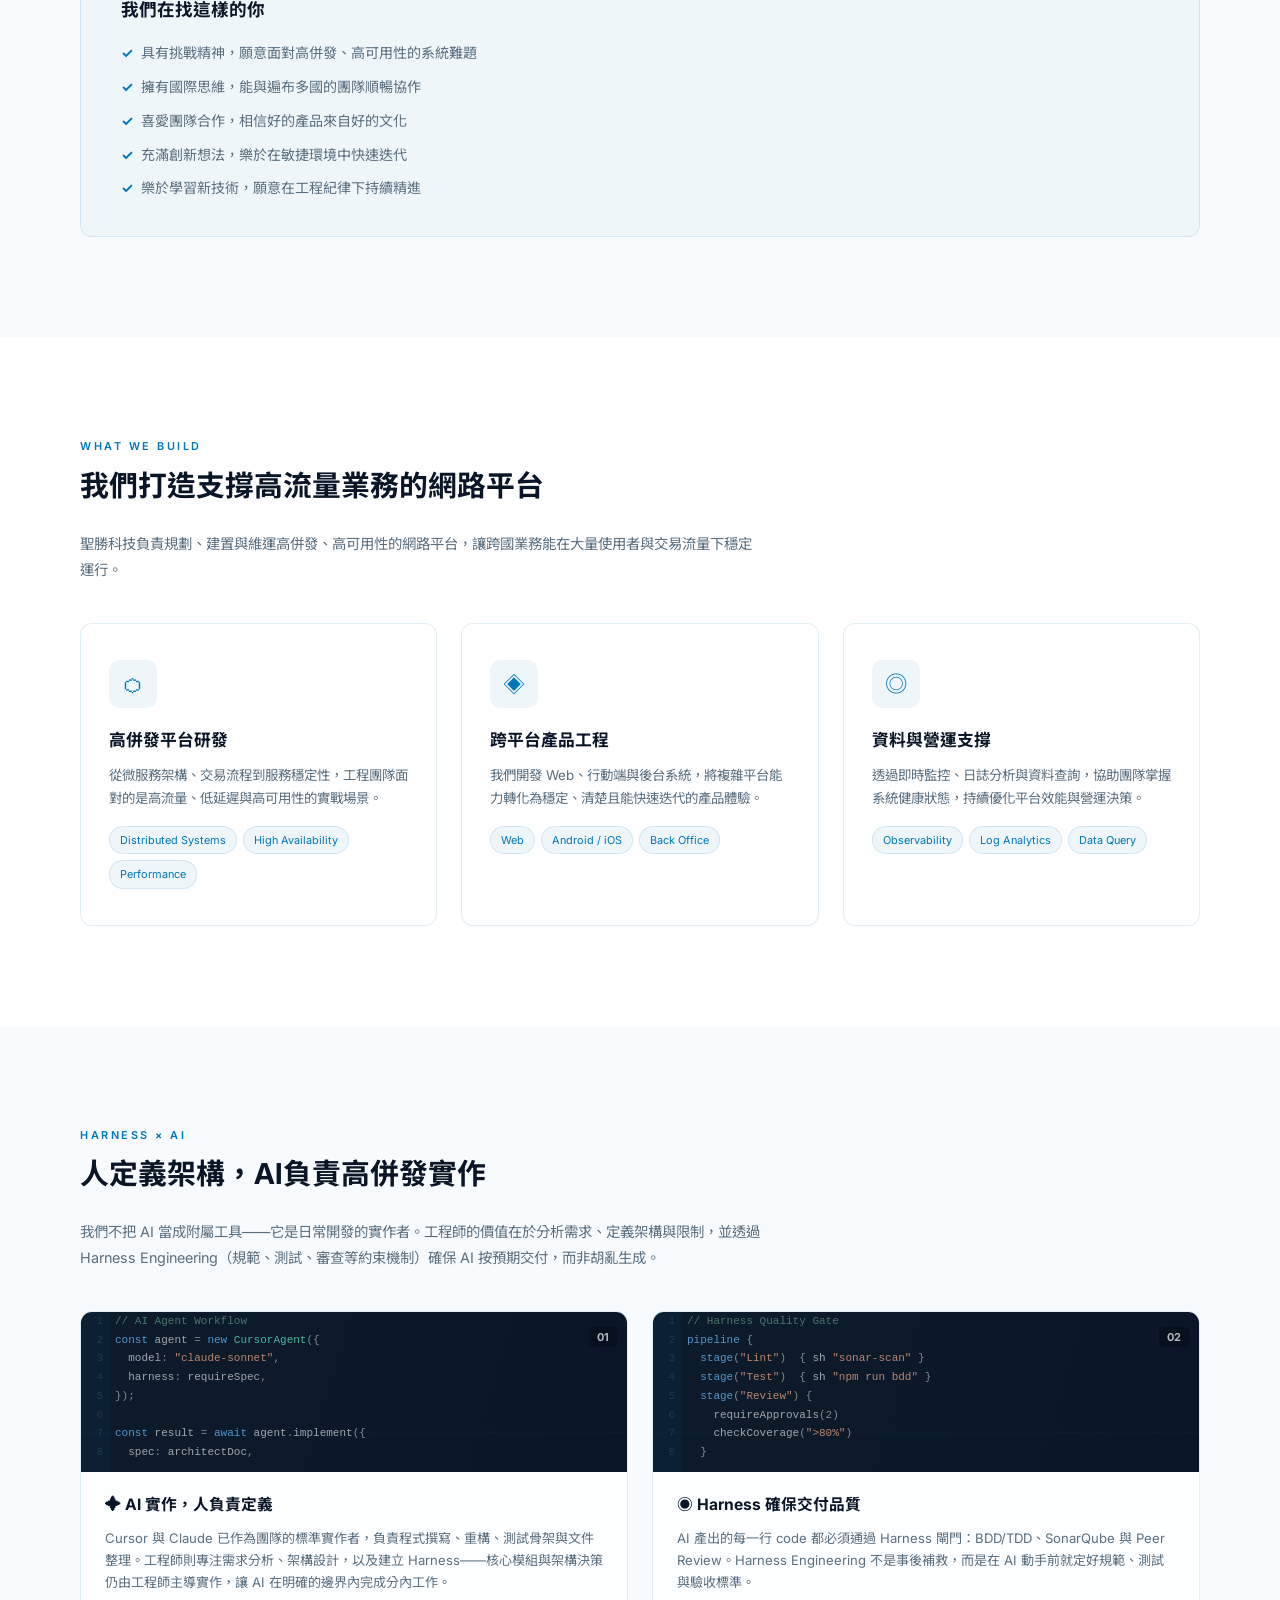
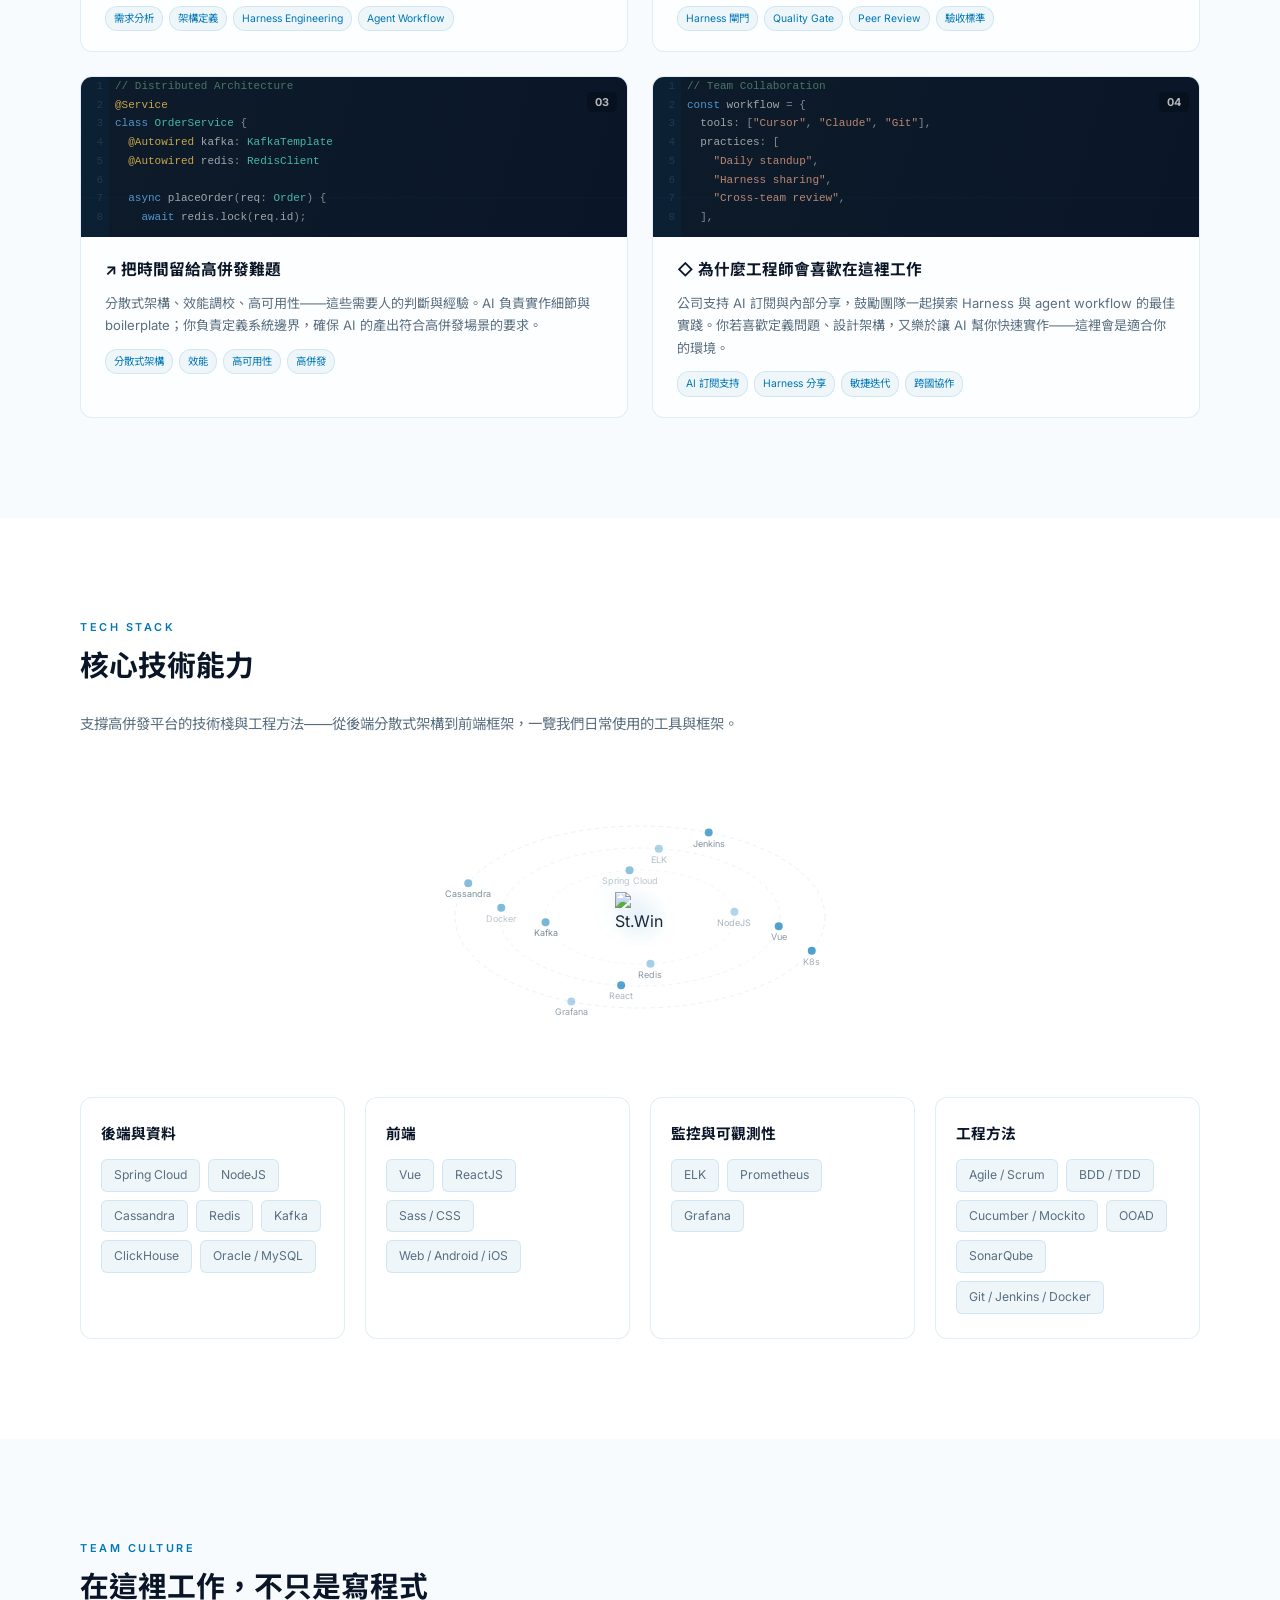
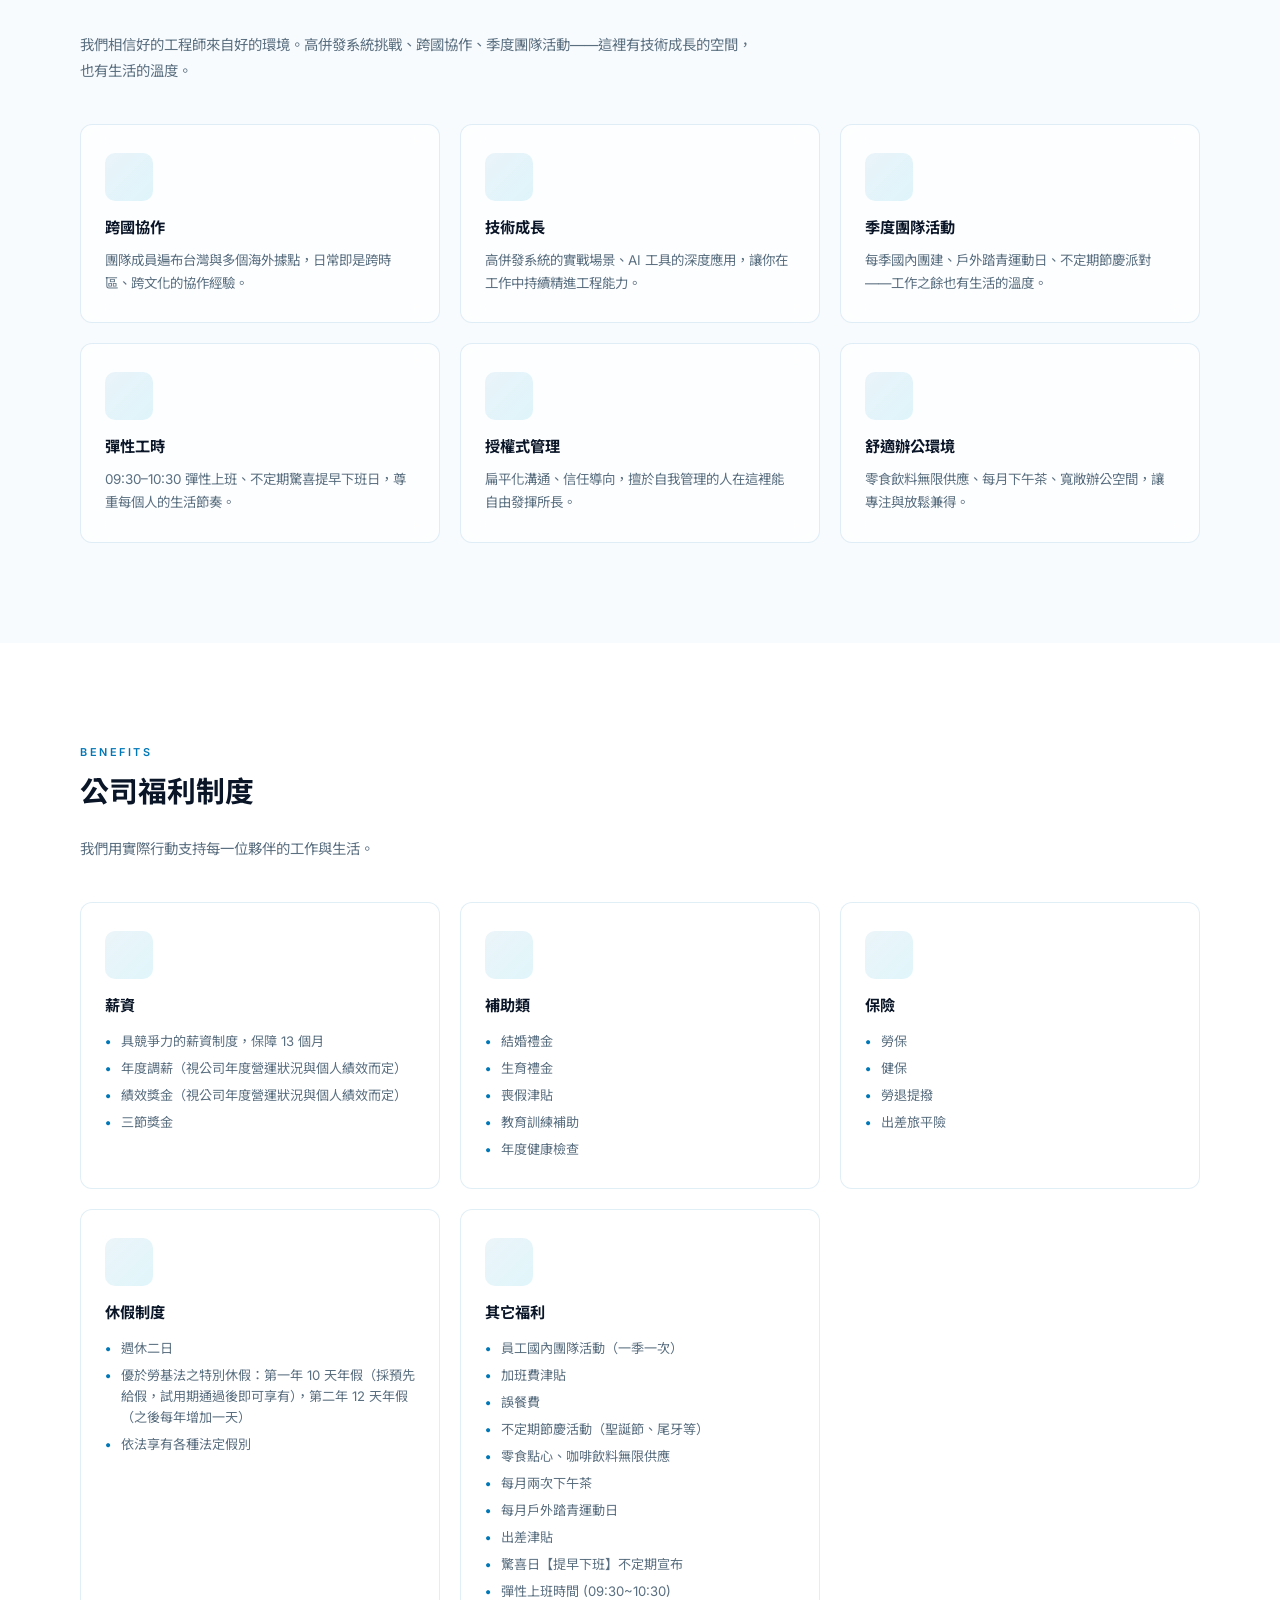
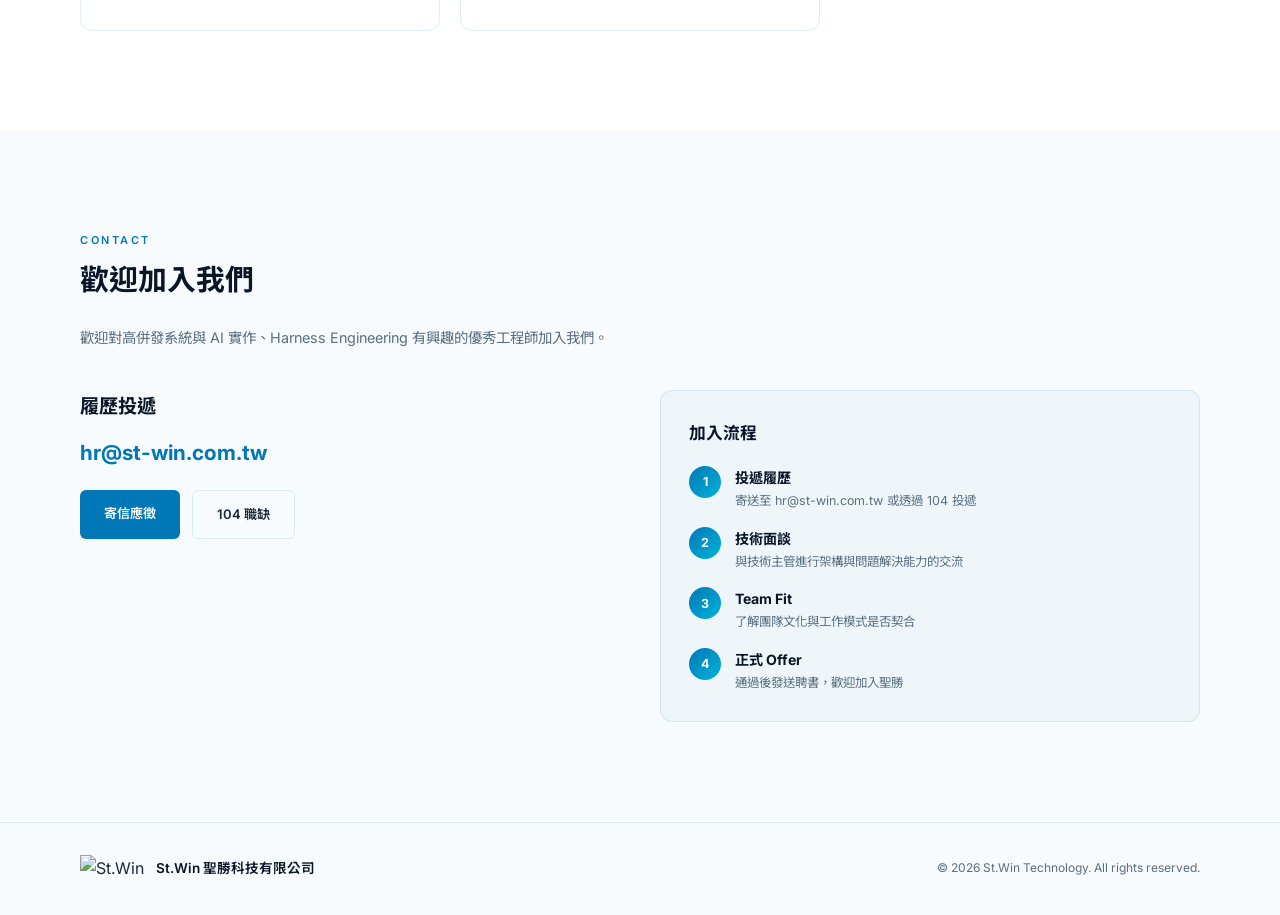
==== commit b387728a: "Add files via upload" ====
--- a/index.html
+++ b/index.html
@@ -9,6 +9,7 @@
   <link rel="preconnect" href="https://fonts.googleapis.com">
   <link rel="preconnect" href="https://fonts.gstatic.com" crossorigin>
   <link href="https://fonts.googleapis.com/css2?family=Noto+Sans+TC:wght@300;400;500;700;900&family=Inter:wght@300;400;500;600;700&family=Playfair+Display:ital,wght@0,400;0,700;1,400&display=swap" rel="stylesheet">
+  <script src="https://unpkg.com/lucide@latest"></script>
 </head>
 <body>
   <!-- Cursor glow -->
@@ -268,7 +269,7 @@
         <div class="tech-card glassmorphism">
           <h4>工程方法</h4>
           <div class="tech-tags">
-            <span>Agile / Scrum</span><span>BDD / TDD</span><span>SonarQube</span><span>Git / Jenkins / Docker</span>
+            <span>Agile / Scrum</span><span>BDD / TDD</span><span>Cucumber / Mockito</span><span>OOAD</span><span>SonarQube</span><span>Git / Jenkins / Docker</span>
           </div>
         </div>
       </div>
@@ -285,12 +286,37 @@
         </div>
       </div>
       <p class="section-desc">我們相信好的工程師來自好的環境。高併發系統挑戰、跨國協作、季度團隊活動——這裡有技術成長的空間，也有生活的溫度。</p>
-      <div class="culture-gallery">
-        <div class="gallery-item"><img src="https://official-st-win-production.up.railway.app/img/portfolio/thumbnails/1.jpg" alt="團隊活動 1"></div>
-        <div class="gallery-item"><img src="https://official-st-win-production.up.railway.app/img/portfolio/thumbnails/2.jpg" alt="團隊活動 2"></div>
-        <div class="gallery-item"><img src="https://official-st-win-production.up.railway.app/img/portfolio/thumbnails/3.jpg" alt="團隊活動 3"></div>
-        <div class="gallery-item"><img src="https://official-st-win-production.up.railway.app/img/portfolio/thumbnails/4.jpg" alt="團隊活動 4"></div>
-        <div class="gallery-item"><img src="https://official-st-win-production.up.railway.app/img/portfolio/thumbnails/5.jpg" alt="團隊活動 5"></div>
+      <div class="culture-grid">
+        <div class="culture-card glassmorphism">
+          <div class="culture-icon-wrap"><i data-lucide="globe" class="culture-svg-icon"></i></div>
+          <h4>跨國協作</h4>
+          <p>團隊成員遍布台灣與多個海外據點，日常即是跨時區、跨文化的協作經驗。</p>
+        </div>
+        <div class="culture-card glassmorphism">
+          <div class="culture-icon-wrap"><i data-lucide="brain" class="culture-svg-icon"></i></div>
+          <h4>技術成長</h4>
+          <p>高併發系統的實戰場景、AI 工具的深度應用，讓你在工作中持續精進工程能力。</p>
+        </div>
+        <div class="culture-card glassmorphism">
+          <div class="culture-icon-wrap"><i data-lucide="users" class="culture-svg-icon"></i></div>
+          <h4>季度團隊活動</h4>
+          <p>每季國內團建、戶外踏青運動日、不定期節慶派對——工作之餘也有生活的溫度。</p>
+        </div>
+        <div class="culture-card glassmorphism">
+          <div class="culture-icon-wrap"><i data-lucide="clock" class="culture-svg-icon"></i></div>
+          <h4>彈性工時</h4>
+          <p>09:30–10:30 彈性上班、不定期驚喜提早下班日，尊重每個人的生活節奏。</p>
+        </div>
+        <div class="culture-card glassmorphism">
+          <div class="culture-icon-wrap"><i data-lucide="message-circle" class="culture-svg-icon"></i></div>
+          <h4>授權式管理</h4>
+          <p>扁平化溝通、信任導向，擅於自我管理的人在這裡能自由發揮所長。</p>
+        </div>
+        <div class="culture-card glassmorphism">
+          <div class="culture-icon-wrap"><i data-lucide="coffee" class="culture-svg-icon"></i></div>
+          <h4>舒適辦公環境</h4>
+          <p>零食飲料無限供應、每月下午茶、寬敞辦公空間，讓專注與放鬆兼得。</p>
+        </div>
       </div>
     </div>
   </section>
@@ -307,20 +333,60 @@
       <p class="section-desc">我們用實際行動支持每一位夥伴的工作與生活。</p>
       <div class="benefits-grid">
         <div class="benefit-card glassmorphism">
-          <span class="benefit-icon">💰</span>
-          <p>具競爭力的薪資制度，保障 13 個月</p>
+          <div class="benefit-icon-wrap"><i data-lucide="wallet" class="benefit-svg-icon"></i></div>
+          <h4>薪資</h4>
+          <ul>
+            <li>具競爭力的薪資制度，保障 13 個月</li>
+            <li>年度調薪（視公司年度營運狀況與個人績效而定）</li>
+            <li>績效獎金（視公司年度營運狀況與個人績效而定）</li>
+            <li>三節獎金</li>
+          </ul>
         </div>
         <div class="benefit-card glassmorphism">
-          <span class="benefit-icon">📈</span>
-          <p>年度調薪（視公司年度營運狀況與個人績效而定）</p>
+          <div class="benefit-icon-wrap"><i data-lucide="gift" class="benefit-svg-icon"></i></div>
+          <h4>補助類</h4>
+          <ul>
+            <li>結婚禮金</li>
+            <li>生育禮金</li>
+            <li>喪假津貼</li>
+            <li>教育訓練補助</li>
+            <li>年度健康檢查</li>
+          </ul>
         </div>
         <div class="benefit-card glassmorphism">
-          <span class="benefit-icon">�</span>
-          <p>績效獎金（視公司年度營運狀況與個人績效而定）</p>
+          <div class="benefit-icon-wrap"><i data-lucide="shield-check" class="benefit-svg-icon"></i></div>
+          <h4>保險</h4>
+          <ul>
+            <li>勞保</li>
+            <li>健保</li>
+            <li>勞退提撥</li>
+            <li>出差旅平險</li>
+          </ul>
         </div>
         <div class="benefit-card glassmorphism">
-          <span class="benefit-icon">🎊</span>
-          <p>三節獎金</p>
+          <div class="benefit-icon-wrap"><i data-lucide="calendar-check" class="benefit-svg-icon"></i></div>
+          <h4>休假制度</h4>
+          <ul>
+            <li>週休二日</li>
+            <li>優於勞基法之特別休假：第一年 10 天年假（採預先給假，試用期通過後即可享有），第二年 12 天年假（之後每年增加一天）</li>
+            <li>依法享有各種法定假別</li>
+          </ul>
+        </div>
+        <div class="benefit-card glassmorphism">
+          <div class="benefit-icon-wrap"><i data-lucide="sparkles" class="benefit-svg-icon"></i></div>
+          <h4>其它福利</h4>
+          <ul>
+            <li>員工國內團隊活動（一季一次）</li>
+            <li>加班費津貼</li>
+            <li>誤餐費</li>
+            <li>不定期節慶活動（聖誕節、尾牙等）</li>
+            <li>零食點心、咖啡飲料無限供應</li>
+            <li>每月兩次下午茶</li>
+            <li>每月戶外踏青運動日</li>
+            <li>出差津貼</li>
+            <li>驚喜日【提早下班】不定期宣布</li>
+            <li>彈性上班時間 (09:30~10:30)</li>
+          </ul>
         </div>
       </div>
     </div>
@@ -345,8 +411,38 @@
             <a href="https://tinyurl.com/tmef8vn" target="_blank" rel="noopener" class="btn-contact outline">104 職缺</a>
           </div>
         </div>
-        <div class="contact-visual">
-          <canvas id="contactCanvas" class="contact-canvas"></canvas>
+        <div class="contact-steps">
+          <h3>加入流程</h3>
+          <div class="step-list">
+            <div class="step-item">
+              <div class="step-number">1</div>
+              <div class="step-content">
+                <strong>投遞履歷</strong>
+                <p>寄送至 hr@st-win.com.tw 或透過 104 投遞</p>
+              </div>
+            </div>
+            <div class="step-item">
+              <div class="step-number">2</div>
+              <div class="step-content">
+                <strong>技術面談</strong>
+                <p>與技術主管進行架構與問題解決能力的交流</p>
+              </div>
+            </div>
+            <div class="step-item">
+              <div class="step-number">3</div>
+              <div class="step-content">
+                <strong>Team Fit</strong>
+                <p>了解團隊文化與工作模式是否契合</p>
+              </div>
+            </div>
+            <div class="step-item">
+              <div class="step-number">4</div>
+              <div class="step-content">
+                <strong>正式 Offer</strong>
+                <p>通過後發送聘書，歡迎加入聖勝</p>
+              </div>
+            </div>
+          </div>
         </div>
       </div>
     </div>
@@ -366,5 +462,6 @@
   </footer>
 
   <script src="script.js"></script>
+  <script>lucide.createIcons();</script>
 </body>
 </html>
--- a/styles.css
+++ b/styles.css
@@ -50,6 +50,11 @@
 .nav-cta:hover{background:var(--color-primary-dark);transform:translateY(-1px);box-shadow:0 4px 16px var(--color-glow)}
 .nav-toggle{display:none;flex-direction:column;gap:5px;background:none;border:none;cursor:pointer;padding:4px}
 .nav-toggle span{width:22px;height:2px;background:var(--color-text);border-radius:2px;transition:var(--transition)}
+
+/* Mobile menu */
+@media(max-width:1024px){
+  .nav-links.active{display:flex;flex-direction:column;position:absolute;top:100%;left:0;right:0;background:rgba(248,251,253,0.98);backdrop-filter:blur(12px);padding:20px 40px;gap:16px;border-bottom:1px solid var(--color-border);box-shadow:0 8px 24px rgba(0,0,0,0.06)}
+}
 
 /* ===== Hero ===== */
 .hero{position:relative;min-height:100vh;display:flex;align-items:center;padding:120px 40px 80px;overflow:hidden;background:linear-gradient(135deg, #f0f9ff 0%, #e0f2fe 30%, #f8fbfd 70%, #ecfeff 100%)}
@@ -94,10 +99,10 @@
 .about-logo-desc{color:var(--color-primary)!important;font-style:italic;border-left:3px solid var(--color-primary-light);padding-left:12px;margin-bottom:18px!important}
 .about-highlight{color:var(--color-dark)!important;font-weight:600;margin-top:8px!important}
 .about-stats{display:grid;grid-template-columns:repeat(4,1fr);gap:16px;margin-top:28px;padding-top:24px;border-top:1px solid var(--color-border)}
-.stat{display:flex;flex-direction:column;gap:2px}
-.stat-num{font-size:1.8rem;font-weight:700;color:var(--color-primary);display:inline}
-.stat-suffix{font-size:1.4rem;font-weight:700;color:var(--color-primary)}
-.stat-label{font-size:0.72rem;color:var(--color-text-muted)}
+.stat{display:block}
+.stat-num{font-size:1.8rem;font-weight:700;color:var(--color-primary)}
+.stat-suffix{font-size:1.8rem;font-weight:700;color:var(--color-primary)}
+.stat-label{font-size:0.72rem;color:var(--color-text-muted);display:block;margin-top:4px}
 
 .looking-for{background:var(--color-surface);border-radius:12px;padding:36px 40px;border:1px solid var(--color-border)}
 .looking-for h3{font-size:1.1rem;font-weight:700;margin-bottom:16px;color:var(--color-dark)}
@@ -145,21 +150,27 @@
 .tech-tags span:hover{border-color:var(--color-primary);color:var(--color-primary);background:rgba(0,119,182,0.04)}
 
 /* ===== Culture ===== */
-.culture-gallery{display:grid;grid-template-columns:repeat(5,1fr);gap:12px}
-.gallery-item{border-radius:8px;overflow:hidden;aspect-ratio:1;transition:var(--transition)}
-.gallery-item img{width:100%;height:100%;object-fit:cover;transition:transform 0.5s ease}
-.gallery-item:hover img{transform:scale(1.08)}
-.gallery-item:hover{box-shadow:0 8px 24px rgba(0,0,0,0.1)}
+.culture-grid{display:grid;grid-template-columns:repeat(3,1fr);gap:20px}
+.culture-card{padding:28px 24px;border-radius:12px;transition:var(--transition)}
+.culture-card:hover{transform:translateY(-4px);box-shadow:0 12px 32px rgba(0,119,182,0.08)}
+.culture-icon-wrap{width:48px;height:48px;display:flex;align-items:center;justify-content:center;border-radius:10px;background:linear-gradient(135deg, rgba(0,119,182,0.08), rgba(0,180,216,0.12));margin-bottom:14px}
+.culture-svg-icon{width:24px;height:24px;color:var(--color-primary);stroke-width:1.8}
+.culture-card h4{font-size:0.95rem;font-weight:700;color:var(--color-dark);margin-bottom:8px}
+.culture-card p{font-size:0.84rem;color:var(--color-text-muted);line-height:1.7;margin:0}
 
 /* ===== Benefits ===== */
 .benefits-section{background:var(--color-bg-alt)}
-.benefits-grid{display:grid;grid-template-columns:repeat(4,1fr);gap:20px}
-.benefit-card{padding:28px 20px;text-align:center;border-radius:12px}
-.benefit-icon{font-size:2rem;display:block;margin-bottom:12px}
-.benefit-card p{font-size:0.84rem;color:var(--color-text-muted);line-height:1.6}
+.benefits-grid{display:grid;grid-template-columns:repeat(3,1fr);gap:20px}
+.benefit-card{padding:28px 24px;border-radius:12px}
+.benefit-icon-wrap{width:48px;height:48px;display:flex;align-items:center;justify-content:center;border-radius:10px;background:linear-gradient(135deg, rgba(0,119,182,0.08), rgba(0,180,216,0.12));margin-bottom:14px}
+.benefit-svg-icon{width:24px;height:24px;color:var(--color-primary);stroke-width:1.8}
+.benefit-card h4{font-size:0.95rem;font-weight:700;color:var(--color-dark);margin-bottom:12px}
+.benefit-card ul{list-style:none;display:flex;flex-direction:column;gap:6px}
+.benefit-card li{font-size:0.82rem;color:var(--color-text-muted);line-height:1.6;padding-left:16px;position:relative}
+.benefit-card li::before{content:'•';position:absolute;left:0;color:var(--color-primary);font-weight:700}
 
 /* ===== Contact ===== */
-.contact-grid{display:grid;grid-template-columns:1fr 1fr;gap:40px;align-items:center}
+.contact-grid{display:grid;grid-template-columns:1fr 1fr;gap:40px;align-items:start}
 .contact-info h3{font-size:1.2rem;font-weight:700;margin-bottom:12px;color:var(--color-dark)}
 .contact-email{display:inline-block;font-size:1.3rem;font-weight:700;color:var(--color-primary);margin-bottom:20px;transition:var(--transition)}
 .contact-email:hover{color:var(--color-primary-dark)}
@@ -168,8 +179,13 @@
 .btn-contact:hover{background:var(--color-primary-dark);transform:translateY(-1px)}
 .btn-contact.outline{background:transparent;border:1px solid var(--color-border);color:var(--color-text)}
 .btn-contact.outline:hover{border-color:var(--color-primary);color:var(--color-primary)}
-.contact-visual{border-radius:12px;overflow:hidden;height:240px;background:var(--color-dark)}
-.contact-canvas{width:100%;height:100%;display:block}
+.contact-steps{background:var(--color-surface);border-radius:12px;padding:28px 28px;border:1px solid var(--color-border)}
+.contact-steps h3{font-size:1.05rem;font-weight:700;color:var(--color-dark);margin-bottom:18px}
+.step-list{display:flex;flex-direction:column;gap:16px}
+.step-item{display:flex;align-items:flex-start;gap:14px}
+.step-number{width:32px;height:32px;min-width:32px;display:flex;align-items:center;justify-content:center;border-radius:50%;background:linear-gradient(135deg,var(--color-primary),var(--color-primary-light));color:#fff;font-size:0.78rem;font-weight:700}
+.step-content strong{display:block;font-size:0.88rem;font-weight:700;color:var(--color-dark);margin-bottom:2px}
+.step-content p{font-size:0.78rem;color:var(--color-text-muted);line-height:1.5;margin:0}
 
 /* ===== Footer ===== */
 .footer{padding:32px 0;border-top:1px solid var(--color-border);background:var(--color-bg)}
@@ -189,8 +205,8 @@
   .services-grid{grid-template-columns:1fr}
   .ai-grid{grid-template-columns:1fr}
   .tech-grid{grid-template-columns:repeat(2,1fr)}
-  .culture-gallery{grid-template-columns:repeat(3,1fr)}
-  .benefits-grid{grid-template-columns:repeat(2,1fr)}
+  .culture-grid{grid-template-columns:repeat(2,1fr)}
+  .benefits-grid{grid-template-columns:1fr 1fr}
   .contact-grid{grid-template-columns:1fr}
   .footer-inner{flex-direction:column;gap:12px;text-align:center}
 }
@@ -205,7 +221,7 @@
   section{padding:70px 0}
   .tech-orbit{height:180px}
   .tech-grid{grid-template-columns:1fr}
-  .culture-gallery{grid-template-columns:repeat(2,1fr)}
+  .culture-grid{grid-template-columns:repeat(2,1fr)}
   .benefits-grid{grid-template-columns:1fr}
 }
 
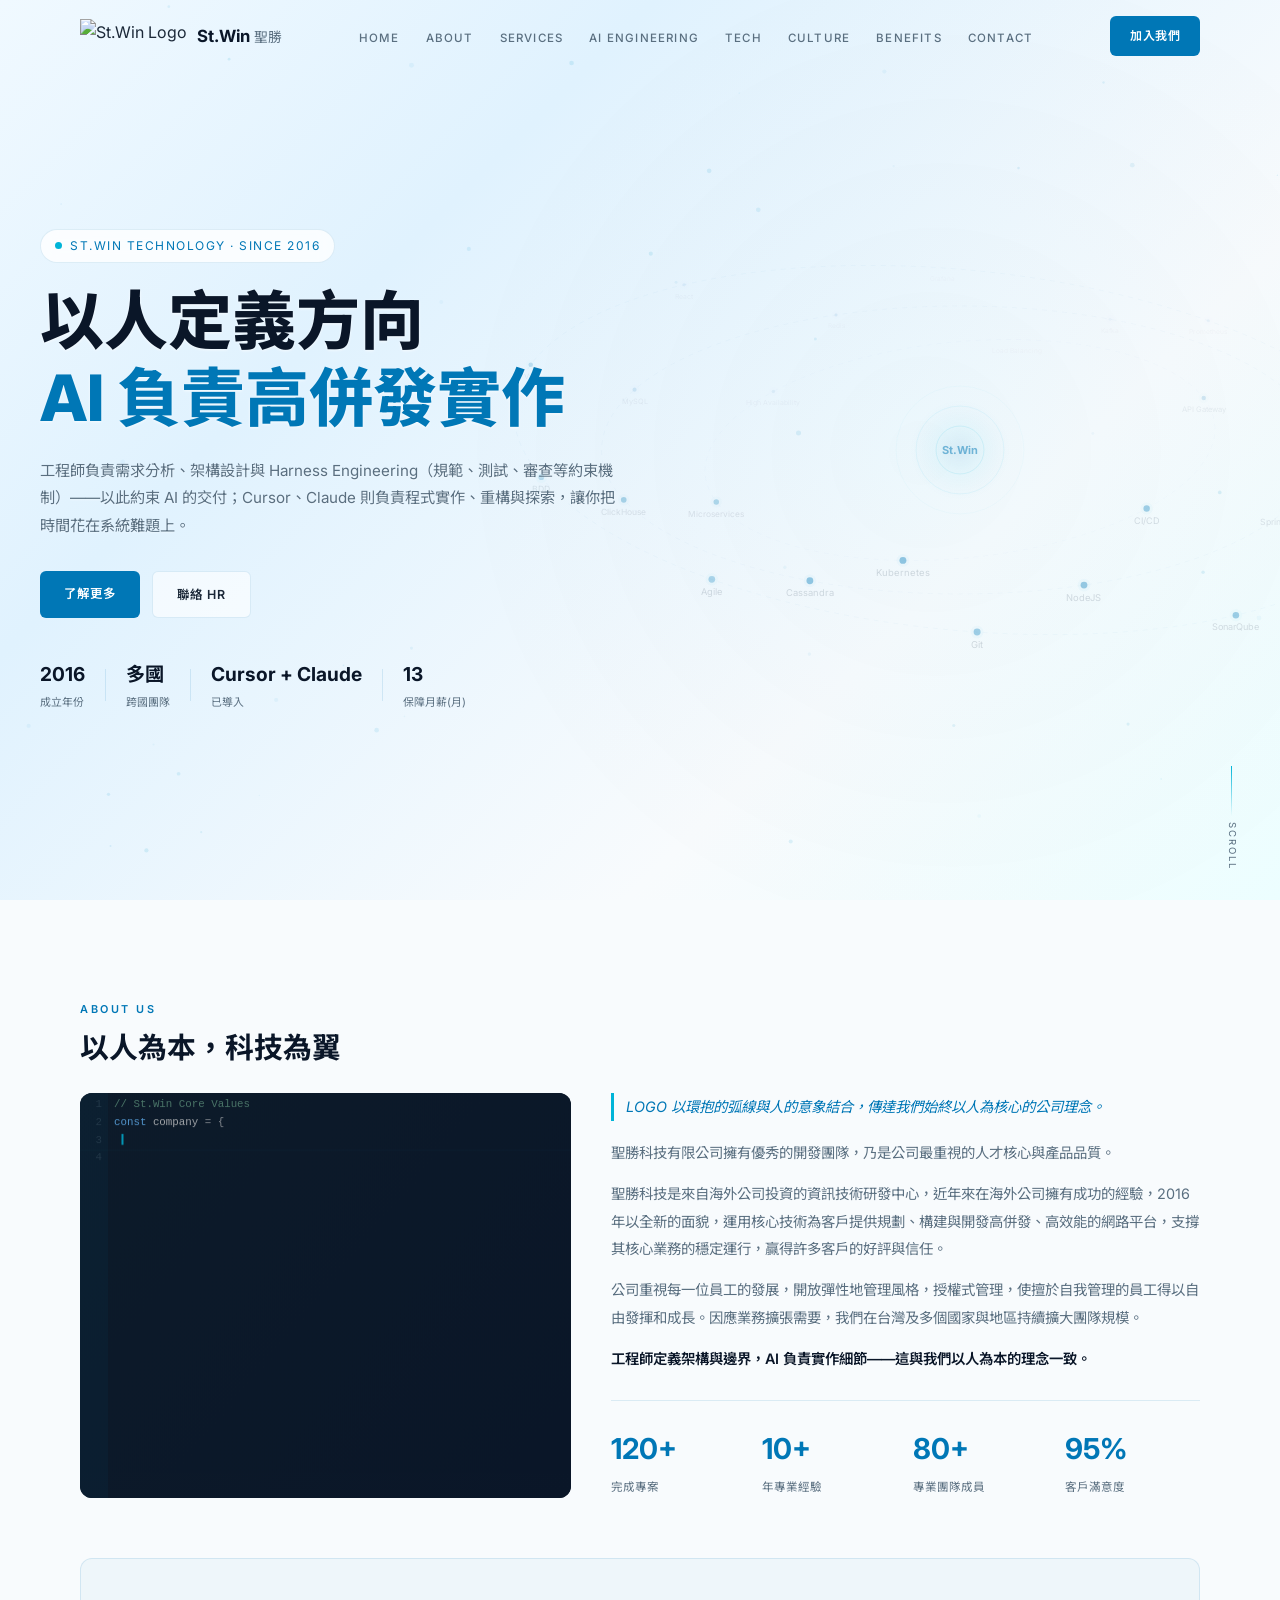
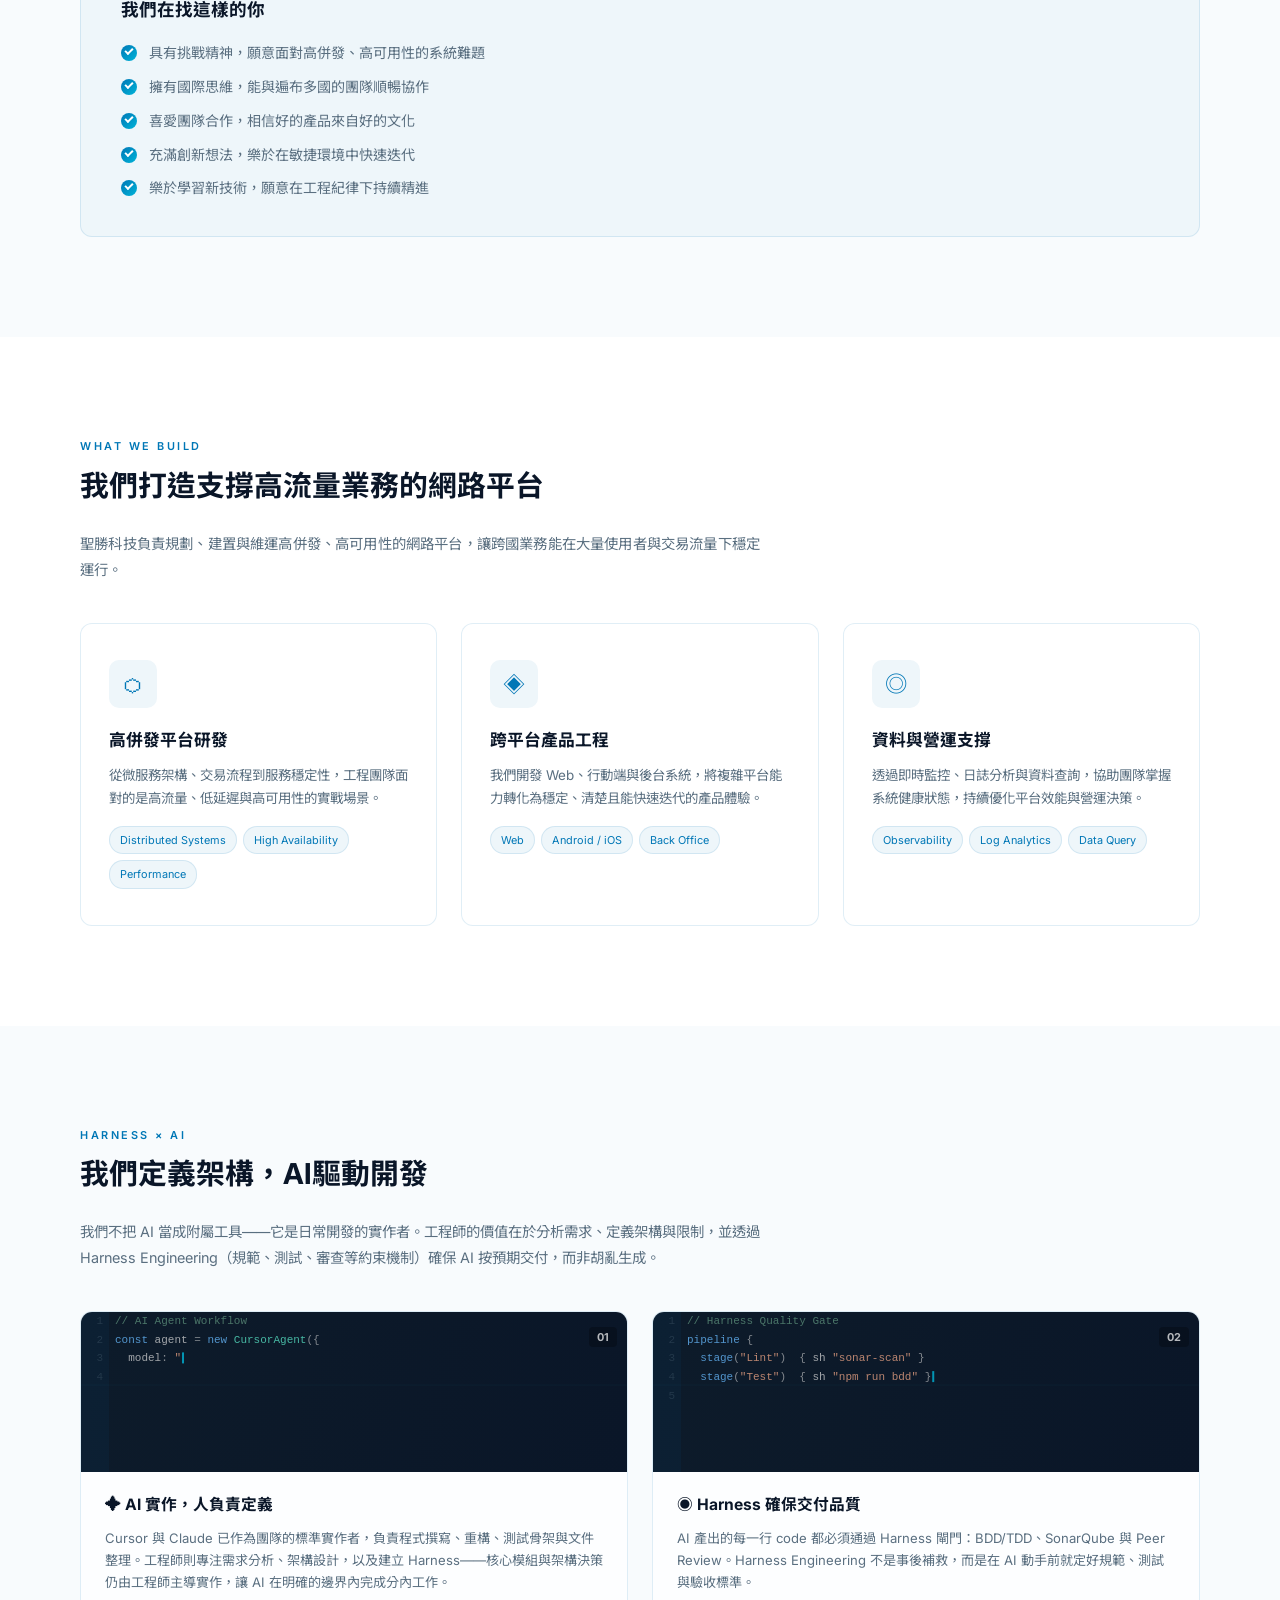
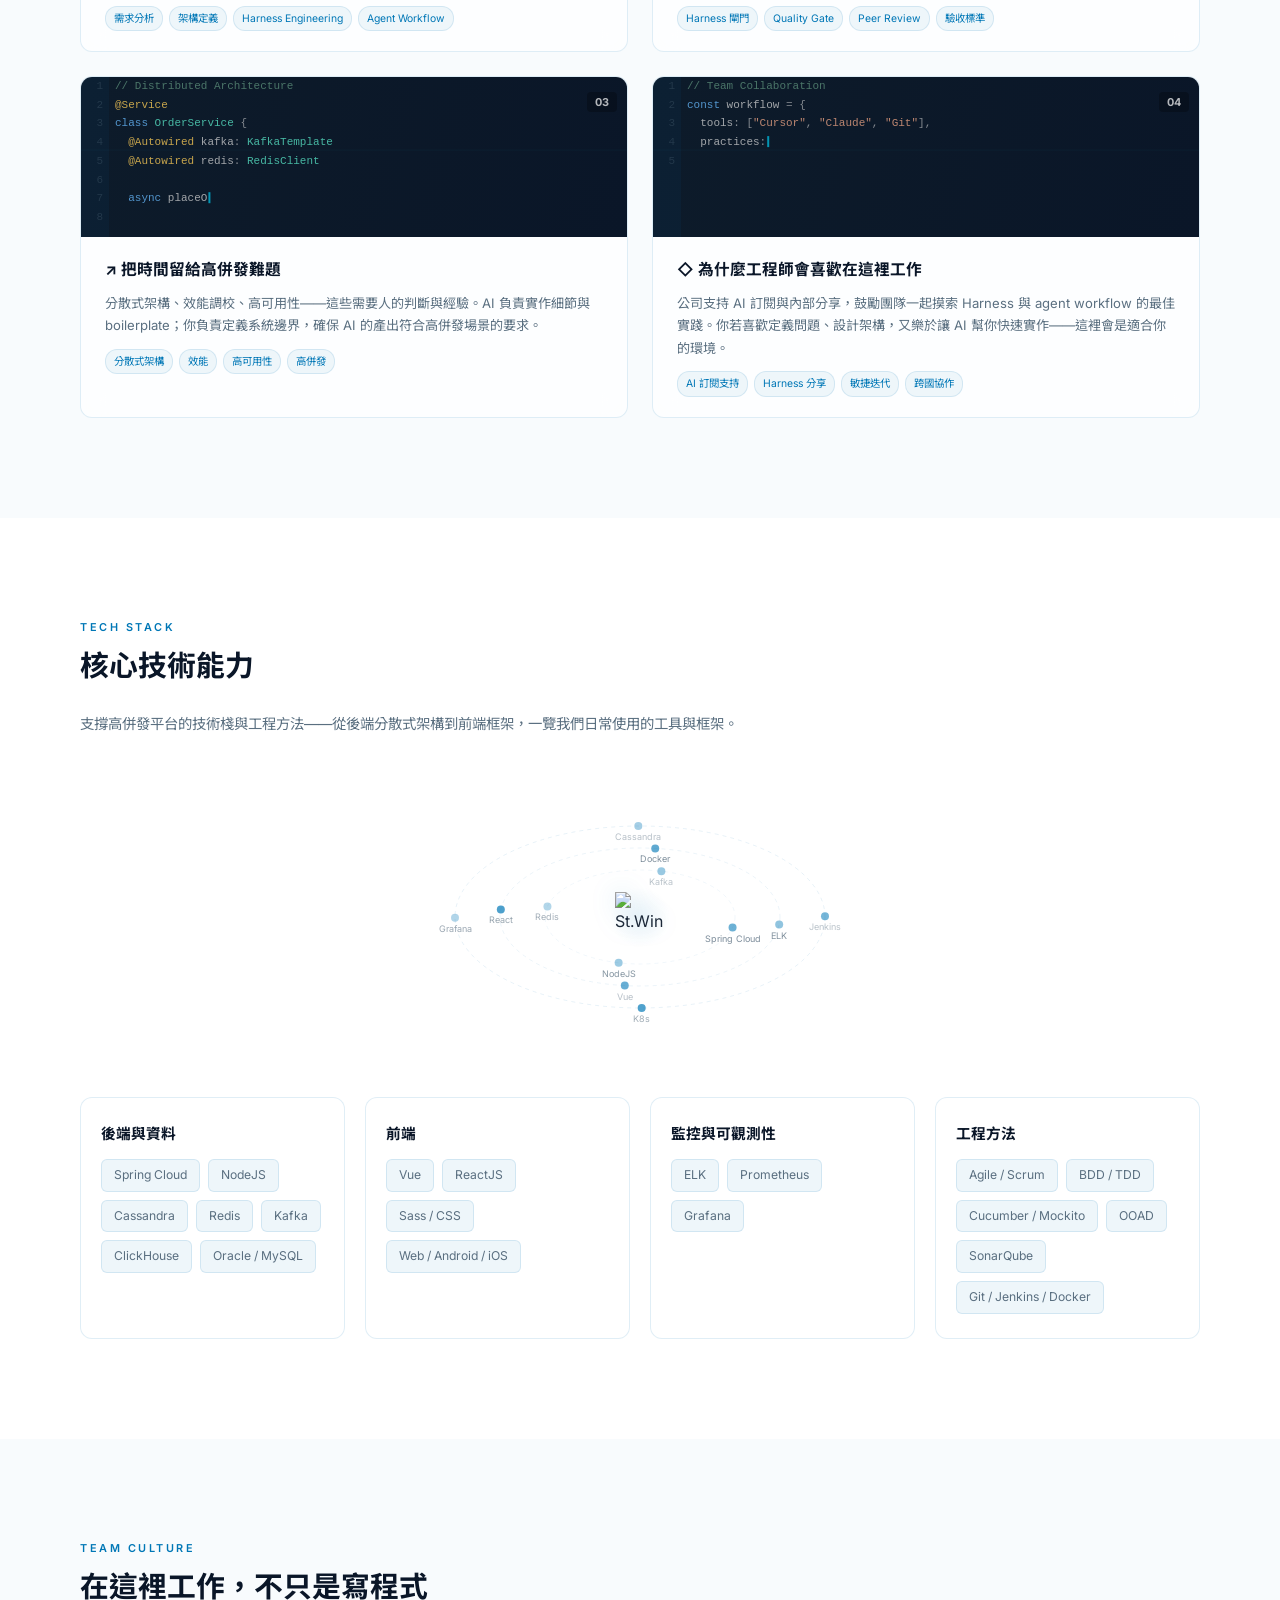
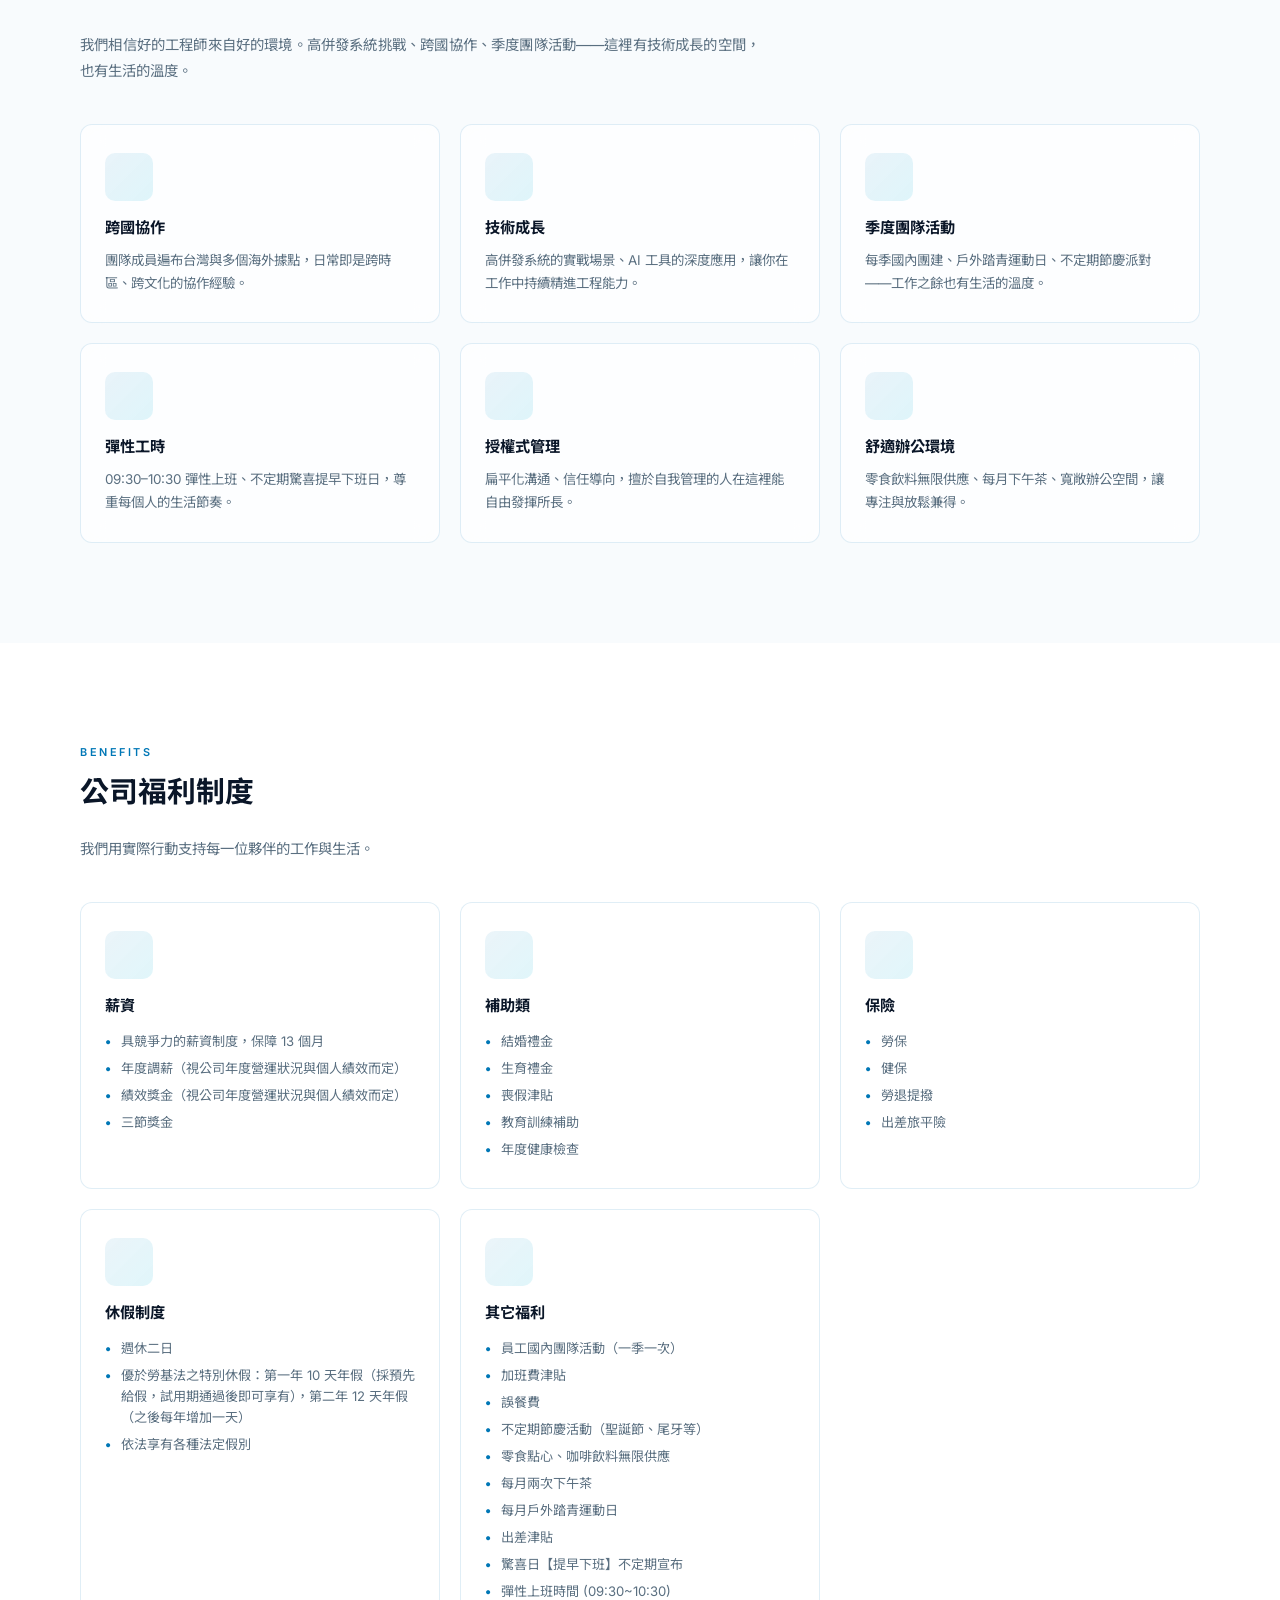
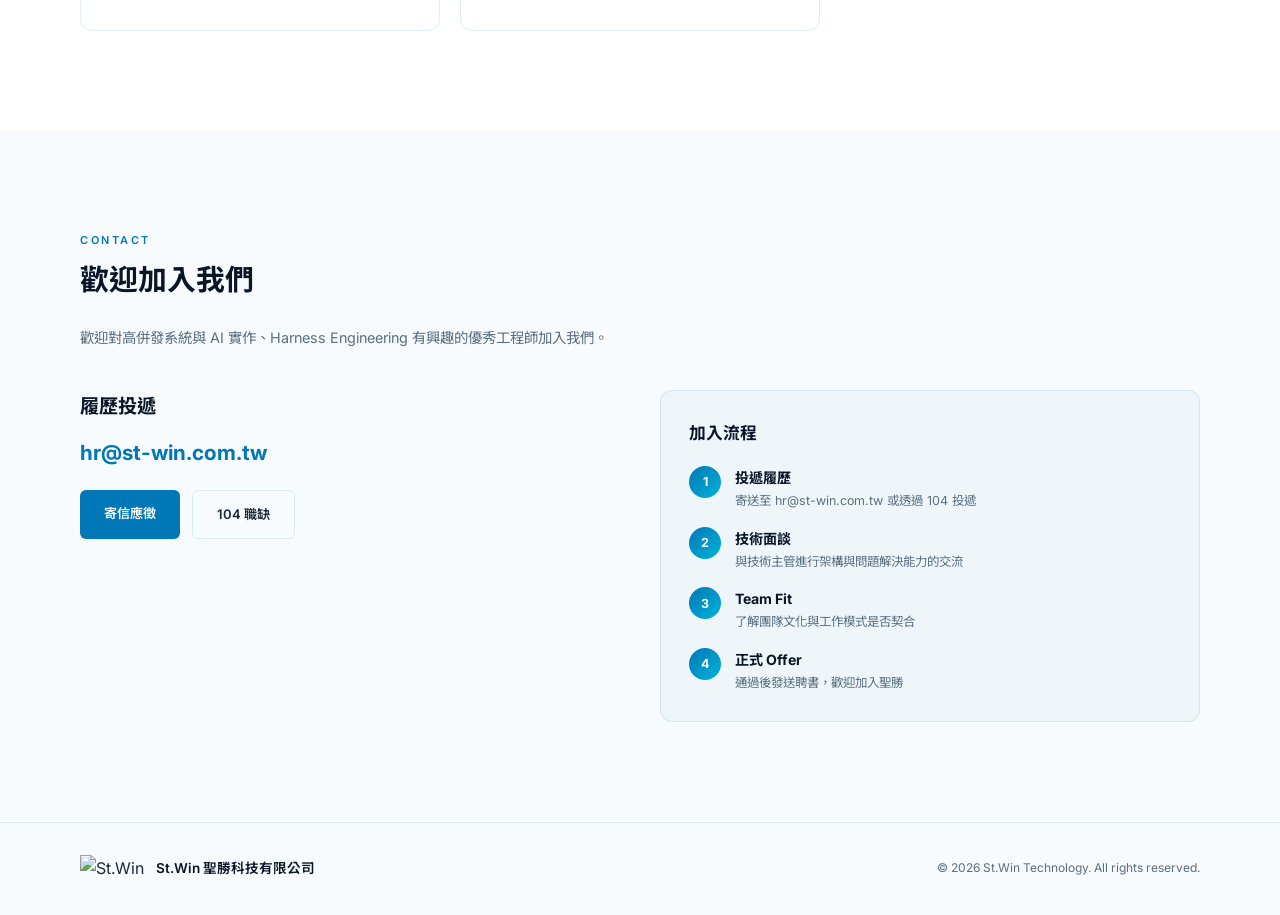
==== commit 47e6a4ac: "Add files via upload" ====
--- a/index.html
+++ b/index.html
@@ -190,7 +190,7 @@
       <div class="section-top">
         <div>
           <span class="section-eyebrow">HARNESS × AI</span>
-          <h2>人定義架構，AI 負責高併發實作</h2>
+          <h2>我們定義架構，AI 驅動開發</h2>
         </div>
       </div>
       <p class="section-desc">我們不把 AI 當成附屬工具——它是日常開發的實作者。工程師的價值在於分析需求、定義架構與限制，並透過 Harness Engineering（規範、測試、審查等約束機制）確保 AI 按預期交付，而非胡亂生成。</p>
--- a/styles.css
+++ b/styles.css
@@ -21,7 +21,7 @@
   --transition: 0.3s cubic-bezier(0.4, 0, 0.2, 1);
 }
 
-html{scroll-behavior:smooth;font-size:16px}
+html{scroll-behavior:smooth;font-size:16px;overflow-x:hidden}
 body{font-family:var(--font-sans);background:var(--color-bg);color:var(--color-text);line-height:1.7;overflow-x:hidden}
 a{color:inherit;text-decoration:none}
 img{max-width:100%;display:block}
@@ -58,16 +58,16 @@
 
 /* ===== Hero ===== */
 .hero{position:relative;min-height:100vh;display:flex;align-items:center;padding:120px 40px 80px;overflow:hidden;background:linear-gradient(135deg, #f0f9ff 0%, #e0f2fe 30%, #f8fbfd 70%, #ecfeff 100%)}
-.hero-canvas{position:absolute;top:0;left:0;width:100%;height:100%;z-index:0}
+.hero-canvas{position:absolute;top:0;left:0;width:100%;height:100%;z-index:0;pointer-events:none}
 .hero-content{position:relative;z-index:2;max-width:720px}
 .hero-badge{display:inline-flex;align-items:center;gap:8px;font-size:0.75rem;color:var(--color-primary);letter-spacing:1.5px;text-transform:uppercase;margin-bottom:20px;padding:6px 14px;border:1px solid var(--color-border);border-radius:24px;background:rgba(255,255,255,0.8);backdrop-filter:blur(8px)}
 .badge-dot{width:7px;height:7px;border-radius:50%;background:var(--color-primary-light);animation:pulse 2s infinite}
 @keyframes pulse{0%,100%{opacity:1;transform:scale(1)}50%{opacity:0.4;transform:scale(1.4)}}
-.hero-title{font-size:clamp(2.4rem,5.5vw,4rem);font-weight:800;line-height:1.2;color:var(--color-dark);margin-bottom:20px}
+.hero-title{font-size:clamp(2.4rem,5.5vw,4rem);font-weight:800;line-height:1.2;color:var(--color-dark);margin-bottom:20px;text-shadow:0 1px 3px rgba(255,255,255,0.7)}
 .title-line{display:block;opacity:0;transform:translateY(24px);animation:slideUp 0.7s ease forwards}
 .title-line[data-delay="200"]{animation-delay:0.2s;color:var(--color-primary)}
 @keyframes slideUp{to{opacity:1;transform:translateY(0)}}
-.hero-subtitle{font-size:0.95rem;color:var(--color-text-muted);margin-bottom:32px;max-width:580px;line-height:1.8}
+.hero-subtitle{font-size:0.95rem;color:var(--color-text-muted);margin-bottom:32px;max-width:580px;line-height:1.8;text-shadow:0 1px 2px rgba(255,255,255,0.5)}
 .hero-actions{display:flex;gap:12px;margin-bottom:40px;flex-wrap:wrap}
 .hero-cta{display:inline-block;font-size:0.78rem;font-weight:600;letter-spacing:1px;padding:12px 24px;transition:var(--transition);border-radius:6px}
 .hero-cta.primary{background:var(--color-primary);color:#fff}
@@ -89,7 +89,7 @@
 .section-top{display:flex;align-items:flex-end;justify-content:space-between;margin-bottom:20px}
 .section-eyebrow{display:block;font-size:0.68rem;letter-spacing:2.5px;text-transform:uppercase;color:var(--color-primary);margin-bottom:6px;font-weight:600}
 .section-top h2{font-size:1.8rem;font-weight:700;color:var(--color-dark)}
-.section-desc{font-size:0.9rem;color:var(--color-text-muted);max-width:680px;margin-bottom:40px;line-height:1.8}
+.section-desc{font-size:0.9rem;color:var(--color-text-muted);max-width:680px;margin-bottom:40px;line-height:1.8;text-align:justify}
 
 /* ===== About ===== */
 .about-grid{display:grid;grid-template-columns:1fr 1.2fr;gap:40px;margin-bottom:60px}
@@ -107,8 +107,15 @@
 .looking-for{background:var(--color-surface);border-radius:12px;padding:36px 40px;border:1px solid var(--color-border)}
 .looking-for h3{font-size:1.1rem;font-weight:700;margin-bottom:16px;color:var(--color-dark)}
 .looking-for ul{list-style:none;display:flex;flex-direction:column;gap:10px}
-.looking-for li{font-size:0.88rem;color:var(--color-text-muted);padding-left:20px;position:relative}
-.looking-for li::before{content:'✓';position:absolute;left:0;color:var(--color-primary);font-weight:700}
+.looking-for li{font-size:0.88rem;color:var(--color-text-muted);padding-left:28px;position:relative}
+.looking-for li::before{content:'';position:absolute;left:0;top:4px;width:16px;height:16px;border-radius:50%;background:linear-gradient(135deg,var(--color-primary),var(--color-primary-light))}
+.looking-for li::after{content:'';position:absolute;left:4px;top:7px;width:8px;height:5px;border-left:2px solid #fff;border-bottom:2px solid #fff;transform:rotate(-45deg) scale(0);opacity:0;transition:transform 0.3s cubic-bezier(0.3,1.5,0.7,1) 0.1s, opacity 0.2s ease 0.1s}
+.looking-for.visible li::after{transform:rotate(-45deg) scale(1);opacity:1}
+.looking-for.visible li:nth-child(1)::after{transition-delay:0.2s}
+.looking-for.visible li:nth-child(2)::after{transition-delay:0.4s}
+.looking-for.visible li:nth-child(3)::after{transition-delay:0.6s}
+.looking-for.visible li:nth-child(4)::after{transition-delay:0.8s}
+.looking-for.visible li:nth-child(5)::after{transition-delay:1.0s}
 
 /* ===== Services ===== */
 .services-section{background:var(--color-bg-alt)}
@@ -172,7 +179,7 @@
 /* ===== Contact ===== */
 .contact-grid{display:grid;grid-template-columns:1fr 1fr;gap:40px;align-items:start}
 .contact-info h3{font-size:1.2rem;font-weight:700;margin-bottom:12px;color:var(--color-dark)}
-.contact-email{display:inline-block;font-size:1.3rem;font-weight:700;color:var(--color-primary);margin-bottom:20px;transition:var(--transition)}
+.contact-email{display:inline-block;font-size:1.3rem;font-weight:700;color:var(--color-primary);margin-bottom:20px;transition:var(--transition);word-break:break-all}
 .contact-email:hover{color:var(--color-primary-dark)}
 .contact-actions{display:flex;gap:12px;flex-wrap:wrap}
 .btn-contact{padding:12px 24px;font-size:0.82rem;font-weight:600;border-radius:6px;transition:var(--transition);background:var(--color-primary);color:#fff}
@@ -216,15 +223,23 @@
   .nav-cta{display:none}
   .hero{padding:100px 20px 60px}
   .hero-title{font-size:2rem}
-  .hero-metrics{gap:12px}
+  .hero-metrics{gap:12px;flex-wrap:wrap}
+  .hero-metrics .metric-num{font-size:1rem}
   .hero-scroll{display:none}
   section{padding:70px 0}
   .tech-orbit{height:180px}
   .tech-grid{grid-template-columns:1fr}
   .culture-grid{grid-template-columns:repeat(2,1fr)}
   .benefits-grid{grid-template-columns:1fr}
+  .contact-grid{grid-template-columns:1fr}
+  .step-list{gap:12px}
 }
 
 /* ===== Animations ===== */
 .fade-in{opacity:0;transform:translateY(20px);transition:opacity 0.6s ease,transform 0.6s ease}
 .fade-in.visible{opacity:1;transform:translateY(0)}
+
+/* ===== Overflow safety ===== */
+section{overflow:hidden}
+.service-tags,.ai-tags,.tech-tags{overflow-x:auto;-webkit-overflow-scrolling:touch}
+.hero-subtitle,.section-desc,.about-right p,.service-card p,.ai-body p,.benefit-card li,.culture-card p,.step-content p{word-break:break-word;overflow-wrap:break-word}
